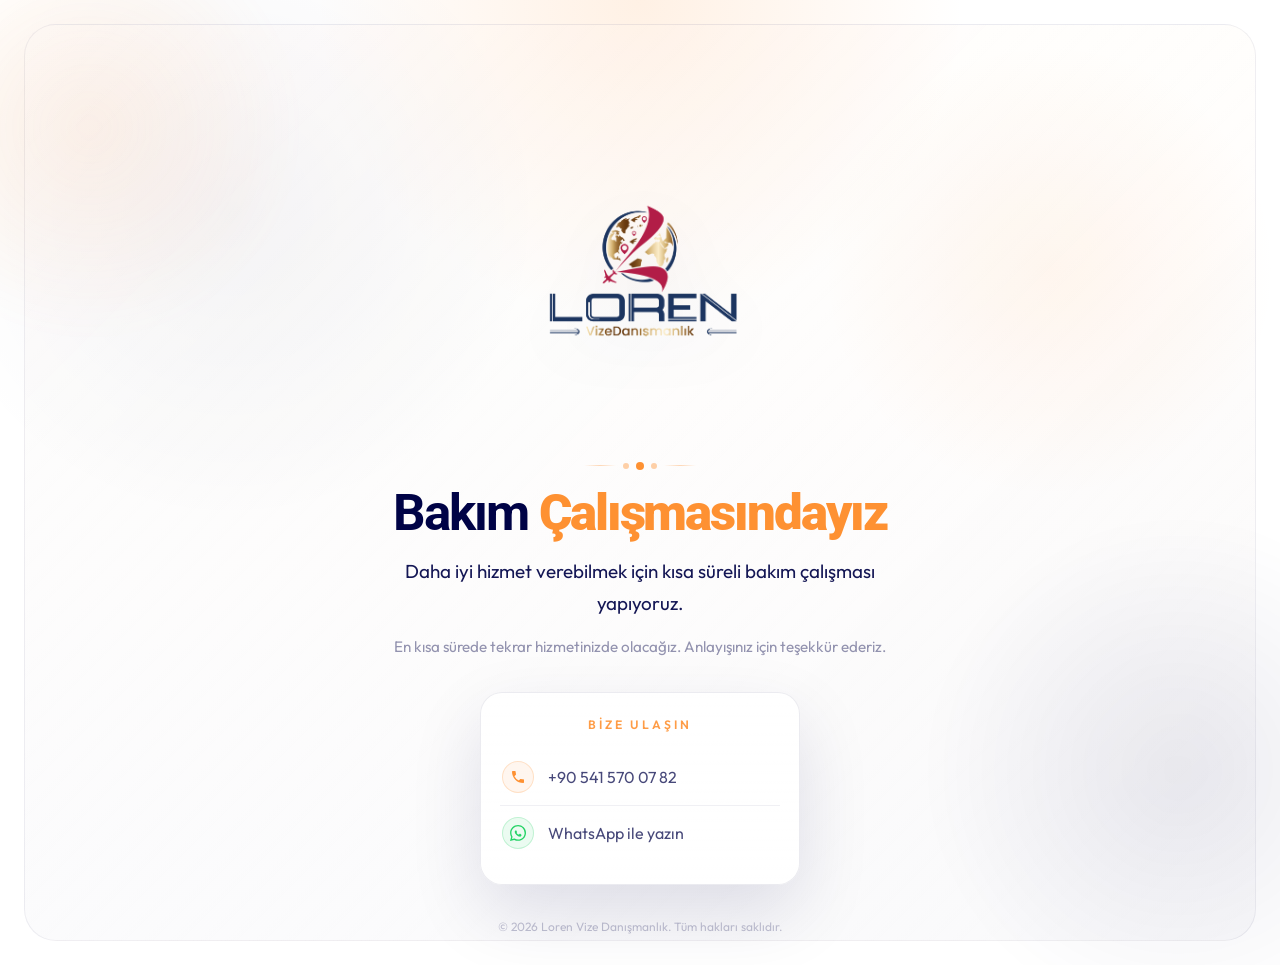
==== index.html @ f183a0f2 "ilk commit" ====
<!doctype html>
<html lang="tr">
  <head>
    <meta charset="UTF-8" />
    <meta name="viewport" content="width=device-width, initial-scale=1.0" />
    <title>Loren Vize Danışmanlık | Bakım Çalışması</title>
    <meta
      name="description"
      content="Loren Vize Danışmanlık kısa süreli bakım çalışması nedeniyle yakında tekrar hizmetinizde olacaktır."
    />
    <link rel="preconnect" href="https://fonts.googleapis.com" />
    <link rel="preconnect" href="https://fonts.gstatic.com" crossorigin />
    <link
      href="https://fonts.googleapis.com/css2?family=Outfit:wght@300;400;500;600;700&family=Roboto:wght@500;700;900&display=swap"
      rel="stylesheet"
    />
    <link rel="stylesheet" href="styles.css" />
  </head>
  <body>
    <main class="page-shell">
      <div class="page-frame"></div>

      <section class="maintenance-panel" aria-labelledby="maintenance-title">
        <img
          class="brand-logo"
          src="logo.png"
          alt="Loren Vize Danışmanlık logosu"
          width="530"
          height="530"
        />

        <div class="ornament" aria-hidden="true">
          <span class="ornament-line"></span>
          <span class="ornament-dot"></span>
          <span class="ornament-dot ornament-dot--active"></span>
          <span class="ornament-dot"></span>
          <span class="ornament-line"></span>
        </div>

        <h1 id="maintenance-title" class="headline">
          <span>Bakım</span>
          <strong>Çalışmasındayız</strong>
        </h1>

        <p class="lead">
          Daha iyi hizmet verebilmek için kısa süreli bakım çalışması yapıyoruz.
        </p>

        <p class="copy">
          En kısa sürede tekrar hizmetinizde olacağız. Anlayışınız için teşekkür
          ederiz.
        </p>

        <section class="contact-card" aria-label="İletişim bilgileri">
          <p class="contact-label">BİZE ULAŞIN</p>

          <a class="contact-row" href="tel:+905415700782">
            <span class="contact-icon" aria-hidden="true">
              <svg viewBox="0 0 24 24" role="presentation">
                <path
                  d="M6.62 10.79a15.06 15.06 0 0 0 6.59 6.59l2.2-2.2a1 1 0 0 1 1.02-.24 11.45 11.45 0 0 0 3.57.57 1 1 0 0 1 1 1V20a1 1 0 0 1-1 1C10.75 21 3 13.25 3 4a1 1 0 0 1 1-1h3.49a1 1 0 0 1 1 1 11.45 11.45 0 0 0 .57 3.57 1 1 0 0 1-.24 1.02l-2.2 2.2Z"
                />
              </svg>
            </span>
            <span>+90 541 570 07 82</span>
          </a>

          <a
            class="contact-row"
            href="https://wa.me/905415700782?text=Merhaba%2C%20vize%20dan%C4%B1%C5%9Fmanl%C4%B1%C4%9F%C4%B1%20hakk%C4%B1nda%20bilgi%20almak%20istiyorum."
            target="_blank"
            rel="noreferrer"
          >
            <span class="contact-icon contact-icon--whatsapp" aria-hidden="true">
              <svg viewBox="0 0 24 24" role="presentation">
                <path
                  d="M16.75 13.96c-.25-.13-1.47-.72-1.7-.81-.23-.08-.39-.12-.56.13-.16.25-.64.81-.78.98-.14.16-.29.19-.54.06-.25-.13-1.05-.39-2-.94-.74-.43-1.24-.96-1.39-1.21-.15-.25-.02-.38.11-.5.11-.11.25-.29.37-.43.13-.15.17-.25.25-.42.08-.16.04-.31-.02-.43-.06-.13-.56-1.35-.77-1.85-.2-.48-.41-.42-.56-.42h-.48c-.16 0-.43.06-.66.31s-.87.85-.87 2.08.89 2.42 1.01 2.58c.12.16 1.75 2.68 4.23 3.76.59.25 1.05.4 1.41.51.59.19 1.13.16 1.56.1.48-.07 1.47-.6 1.68-1.18.21-.58.21-1.08.15-1.18-.06-.1-.22-.16-.47-.29Z"
                />
                <path
                  d="M20.52 3.48A11.86 11.86 0 0 0 12.07 0C5.5 0 .14 5.34.14 11.91c0 2.09.55 4.13 1.59 5.93L0 24l6.36-1.67a11.92 11.92 0 0 0 5.71 1.46h.01c6.57 0 11.92-5.35 11.92-11.92 0-3.18-1.24-6.16-3.48-8.39Zm-8.45 18.3h-.01a9.9 9.9 0 0 1-5.04-1.38l-.36-.21-3.77.99 1-3.68-.24-.38a9.9 9.9 0 0 1-1.52-5.21c0-5.46 4.45-9.91 9.92-9.91 2.65 0 5.14 1.03 7.01 2.91a9.86 9.86 0 0 1 2.9 7c0 5.47-4.45 9.92-9.9 9.92Z"
                />
              </svg>
            </span>
            <span>WhatsApp ile yazın</span>
          </a>
        </section>
      </section>

      <p class="footer-note">© 2026 Loren Vize Danışmanlık. Tüm hakları saklıdır.</p>
    </main>
  </body>
</html>
---- styles.css ----
:root {
  --theme-color1: #fe9132;
  --theme-color1-lighter: #feaf6a;
  --theme-color1-darker: #f77401;
  --theme-color2: #000346;
  --theme-color2-lighter: #00057e;
  --theme-color2-darker: #00010e;
  --surface: rgba(255, 255, 255, 0.82);
  --surface-border: rgba(0, 3, 70, 0.08);
  --copy-strong: rgba(0, 3, 70, 0.92);
  --copy: rgba(0, 3, 70, 0.72);
  --copy-soft: rgba(0, 3, 70, 0.42);
  --shadow: 0 28px 72px rgba(0, 3, 70, 0.12);
}

* {
  box-sizing: border-box;
}

html {
  min-height: 100%;
}

body {
  margin: 0;
  min-height: 100vh;
  overflow-x: hidden;
  font-family: "Outfit", sans-serif;
  color: var(--copy);
  background:
    radial-gradient(circle at top center, rgba(254, 145, 50, 0.13), transparent 28%),
    radial-gradient(circle at 18% 22%, rgba(0, 3, 70, 0.05), transparent 24%),
    radial-gradient(circle at 82% 28%, rgba(254, 145, 50, 0.08), transparent 18%),
    linear-gradient(180deg, rgba(255, 255, 255, 0.98), rgba(255, 255, 255, 0.94)),
    #fff;
}

body::before,
body::after {
  position: fixed;
  content: "";
  inset: auto;
  pointer-events: none;
  z-index: 0;
}

body::before {
  top: -10vh;
  left: -10vw;
  width: 34vw;
  height: 34vw;
  min-width: 280px;
  min-height: 280px;
  background: radial-gradient(circle, rgba(254, 145, 50, 0.12), transparent 68%);
  filter: blur(10px);
}

body::after {
  right: -12vw;
  bottom: -14vh;
  width: 40vw;
  height: 40vw;
  min-width: 340px;
  min-height: 340px;
  background: radial-gradient(circle, rgba(0, 3, 70, 0.08), transparent 70%);
  filter: blur(12px);
}

.page-shell {
  position: relative;
  z-index: 1;
  min-height: 100vh;
  display: grid;
  place-items: center;
  padding: clamp(2rem, 5vw, 3rem);
}

.page-frame {
  position: absolute;
  inset: 1.5rem;
  border: 1px solid rgba(0, 3, 70, 0.06);
  border-radius: 32px;
  background:
    linear-gradient(135deg, rgba(255, 255, 255, 0.3), rgba(255, 255, 255, 0)),
    linear-gradient(180deg, rgba(254, 145, 50, 0.02), rgba(0, 3, 70, 0.02));
}

.maintenance-panel {
  position: relative;
  width: min(100%, 760px);
  padding: clamp(2.25rem, 4vw, 3rem) 1.5rem 2rem;
  text-align: center;
}

.brand-logo {
  width: min(100%, 350px);
  height: auto;
  display: block;
  margin: 0 auto 0.25rem;
  filter: drop-shadow(0 18px 30px rgba(0, 3, 70, 0.06));
}

.ornament {
  display: inline-flex;
  align-items: center;
  justify-content: center;
  gap: 0.45rem;
  margin: 0.25rem 0 1rem;
}

.ornament-line {
  width: 2rem;
  height: 1px;
  background: linear-gradient(90deg, transparent, rgba(254, 145, 50, 0.35), transparent);
}

.ornament-dot {
  width: 6px;
  height: 6px;
  border-radius: 999px;
  background: rgba(254, 145, 50, 0.42);
}

.ornament-dot--active {
  width: 8px;
  height: 8px;
  background: var(--theme-color1);
}

.headline {
  margin: 0;
  font-family: "Roboto", sans-serif;
  font-size: clamp(2rem, 4vw, 3.4rem);
  font-weight: 700;
  line-height: 1.05;
  letter-spacing: -0.04em;
  color: var(--theme-color2);
}

.headline strong {
  color: var(--theme-color1);
  font-weight: 900;
}

.lead {
  width: min(100%, 31rem);
  margin: 1rem auto 0;
  font-size: clamp(1rem, 1.6vw, 1.18rem);
  font-weight: 400;
  line-height: 1.7;
  color: var(--copy-strong);
}

.copy {
  width: min(100%, 38rem);
  margin: 0.85rem auto 0;
  font-size: 0.95rem;
  line-height: 1.8;
  color: var(--copy-soft);
}

.contact-card {
  width: min(100%, 320px);
  margin: 2rem auto 0;
  padding: 1.45rem 1.2rem;
  border: 1px solid var(--surface-border);
  border-radius: 22px;
  background:
    linear-gradient(180deg, rgba(255, 255, 255, 0.98), rgba(255, 255, 255, 0.9)),
    var(--surface);
  box-shadow: var(--shadow);
  backdrop-filter: blur(14px);
}

.contact-label {
  margin: 0 0 1.15rem;
  font-size: 0.76rem;
  font-weight: 600;
  letter-spacing: 0.26em;
  color: rgba(254, 145, 50, 0.9);
}

.contact-row {
  display: flex;
  align-items: center;
  gap: 0.9rem;
  width: 100%;
  padding: 0.72rem 0.1rem;
  text-decoration: none;
  font-size: 1rem;
  font-weight: 400;
  color: rgba(0, 3, 70, 0.72);
  transition: transform 180ms ease, color 180ms ease;
}

.contact-row + .contact-row {
  border-top: 1px solid rgba(0, 3, 70, 0.06);
}

.contact-row:hover,
.contact-row:focus-visible {
  color: var(--theme-color2);
  transform: translateY(-1px);
}

.contact-icon {
  flex: 0 0 auto;
  display: inline-grid;
  place-items: center;
  width: 2rem;
  height: 2rem;
  border-radius: 999px;
  background: rgba(254, 145, 50, 0.08);
  border: 1px solid rgba(254, 145, 50, 0.22);
  color: var(--theme-color1);
}

.contact-icon svg {
  width: 1rem;
  height: 1rem;
  fill: currentColor;
}

.contact-icon--whatsapp {
  color: #25d366;
  background: rgba(37, 211, 102, 0.09);
  border-color: rgba(37, 211, 102, 0.22);
}

.footer-note {
  position: absolute;
  left: 50%;
  bottom: 1.95rem;
  margin: 0;
  transform: translateX(-50%);
  text-align: center;
  font-size: 0.75rem;
  color: rgba(0, 3, 70, 0.24);
}

@media (max-width: 640px) {
  .page-shell {
    padding: 1rem;
  }

  .page-frame {
    inset: 0.75rem;
    border-radius: 24px;
  }

  .maintenance-panel {
    padding-inline: 0.5rem;
  }

  .brand-logo {
    width: min(100%, 280px);
    margin-bottom: 0.1rem;
  }

  .contact-card {
    width: min(100%, 100%);
  }

  .footer-note {
    position: static;
    transform: none;
    margin-top: 2rem;
    padding-bottom: 1rem;
  }
}

@media (prefers-reduced-motion: no-preference) {
  .maintenance-panel {
    animation: lift-in 700ms ease-out both;
  }

  .contact-card {
    animation: fade-up 850ms 120ms ease-out both;
  }
}

@keyframes lift-in {
  from {
    opacity: 0;
    transform: translateY(18px);
  }

  to {
    opacity: 1;
    transform: translateY(0);
  }
}

@keyframes fade-up {
  from {
    opacity: 0;
    transform: translateY(20px);
  }

  to {
    opacity: 1;
    transform: translateY(0);
  }
}
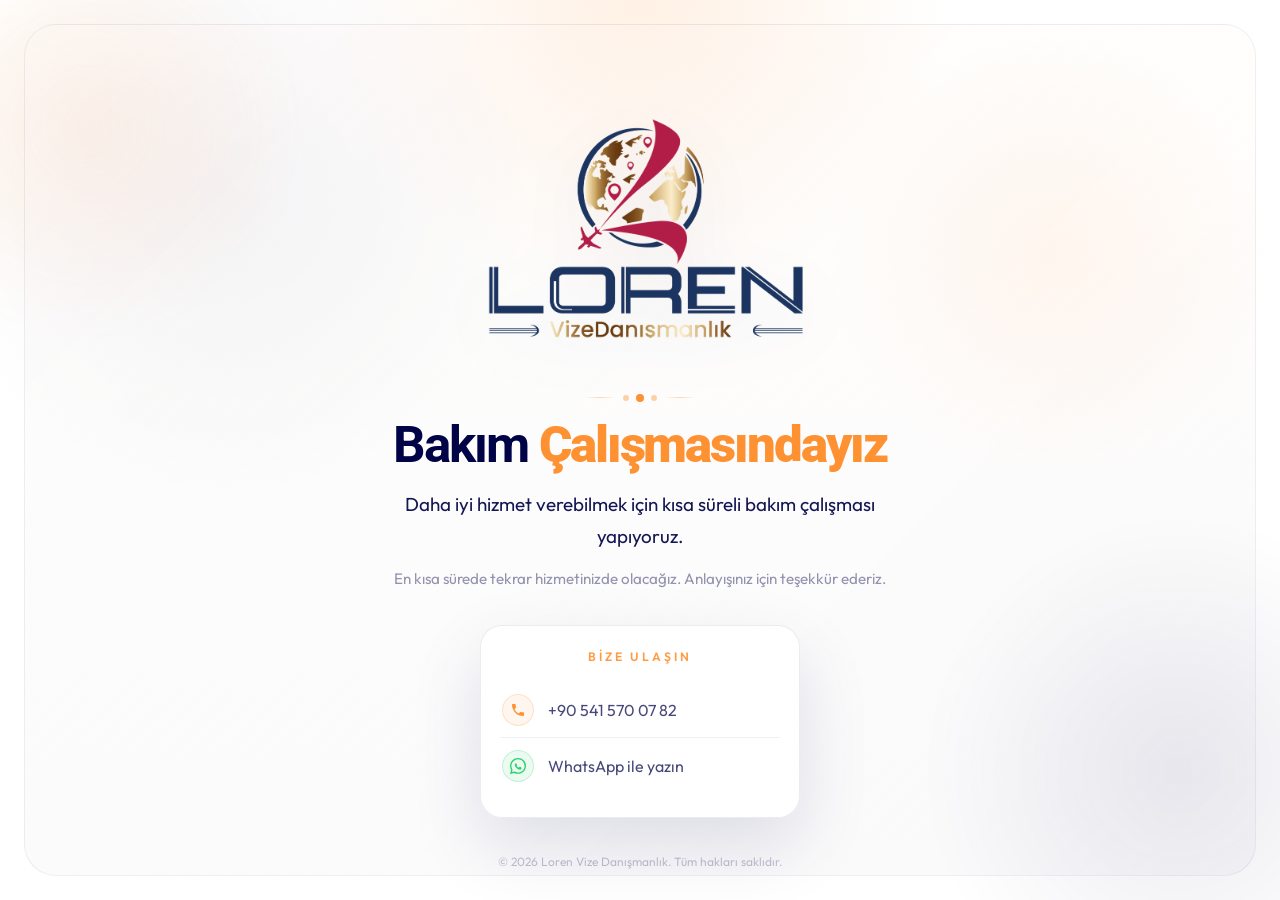
==== commit af0096d8: "asd" ====
--- a/index.html
+++ b/index.html
@@ -25,8 +25,8 @@
           class="brand-logo"
           src="logo.png"
           alt="Loren Vize Danışmanlık logosu"
-          width="530"
-          height="530"
+          width="500"
+          height="500"
         />
 
         <div class="ornament" aria-hidden="true">
--- a/styles.css
+++ b/styles.css
@@ -96,7 +96,9 @@
   width: min(100%, 350px);
   height: auto;
   display: block;
-  margin: 0 auto 0.25rem;
+  margin-top: 0;
+  margin-bottom: 0.25rem;
+  margin-left: calc(50% - 175px + 7px);
   filter: drop-shadow(0 18px 30px rgba(0, 3, 70, 0.06));
 }
 
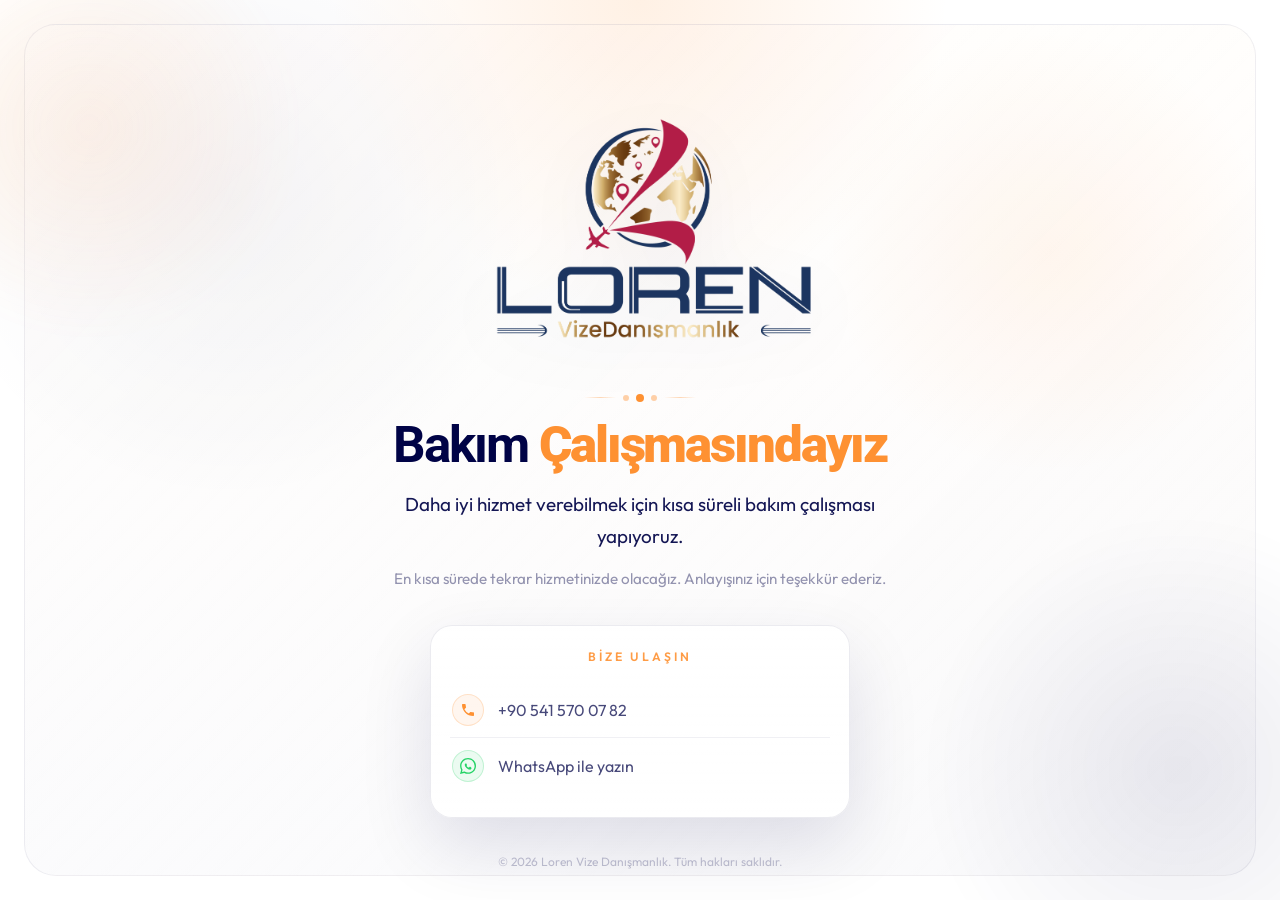
==== commit ca2146d3: "Update index.html" ====
--- a/index.html
+++ b/index.html
@@ -1,6 +1,7 @@
 <!doctype html>
 <html lang="tr">
   <head>
+    <link rel="icon" type="image/x-icon" href="/favicon.ico?v=2">
     <meta charset="UTF-8" />
     <meta name="viewport" content="width=device-width, initial-scale=1.0" />
     <title>Loren Vize Danışmanlık | Bakım Çalışması</title>
@@ -89,4 +90,4 @@
       <p class="footer-note">© 2026 Loren Vize Danışmanlık. Tüm hakları saklıdır.</p>
     </main>
   </body>
-</html>+</html>
--- a/styles.css
+++ b/styles.css
@@ -33,6 +33,7 @@
     radial-gradient(circle at 82% 28%, rgba(254, 145, 50, 0.08), transparent 18%),
     linear-gradient(180deg, rgba(255, 255, 255, 0.98), rgba(255, 255, 255, 0.94)),
     #fff;
+    overflow-y: hidden;
 }
 
 body::before,
@@ -93,13 +94,22 @@
 }
 
 .brand-logo {
-  width: min(100%, 350px);
+  width: 100%;
+  max-width: 240px; /* Mobilde kutudan taşmaması için ideal maksimum genişlik */
   height: auto;
   display: block;
-  margin-top: 0;
-  margin-bottom: 0.25rem;
-  margin-left: calc(50% - 175px + 7px);
+  margin: 0 auto 0.25rem; /* Mobilde hem üst/alt boşluğu korur hem de tam ortalar */
   filter: drop-shadow(0 18px 30px rgba(0, 3, 70, 0.06));
+}
+
+/* 2. BİLGİSAYAR VE BÜYÜK EKRANLAR İÇİN AYAR (Sadece büyük ekranlarda sağa kayar) */
+@media (min-width: 641px) {
+  .brand-logo {
+    max-width: 350px; /* Bilgisayarda orijinal büyük boyutuna geri döner */
+    margin-top: 0;
+    margin-bottom: 0.25rem;
+    margin-left: calc(50% - 175px + 15px); /* Bilgisayarda senin istediğin gibi 15px sağa kayar */
+  }
 }
 
 .ornament {
@@ -162,7 +172,7 @@
 }
 
 .contact-card {
-  width: min(100%, 320px);
+  width: min(100%, 420px);
   margin: 2rem auto 0;
   padding: 1.45rem 1.2rem;
   border: 1px solid var(--surface-border);
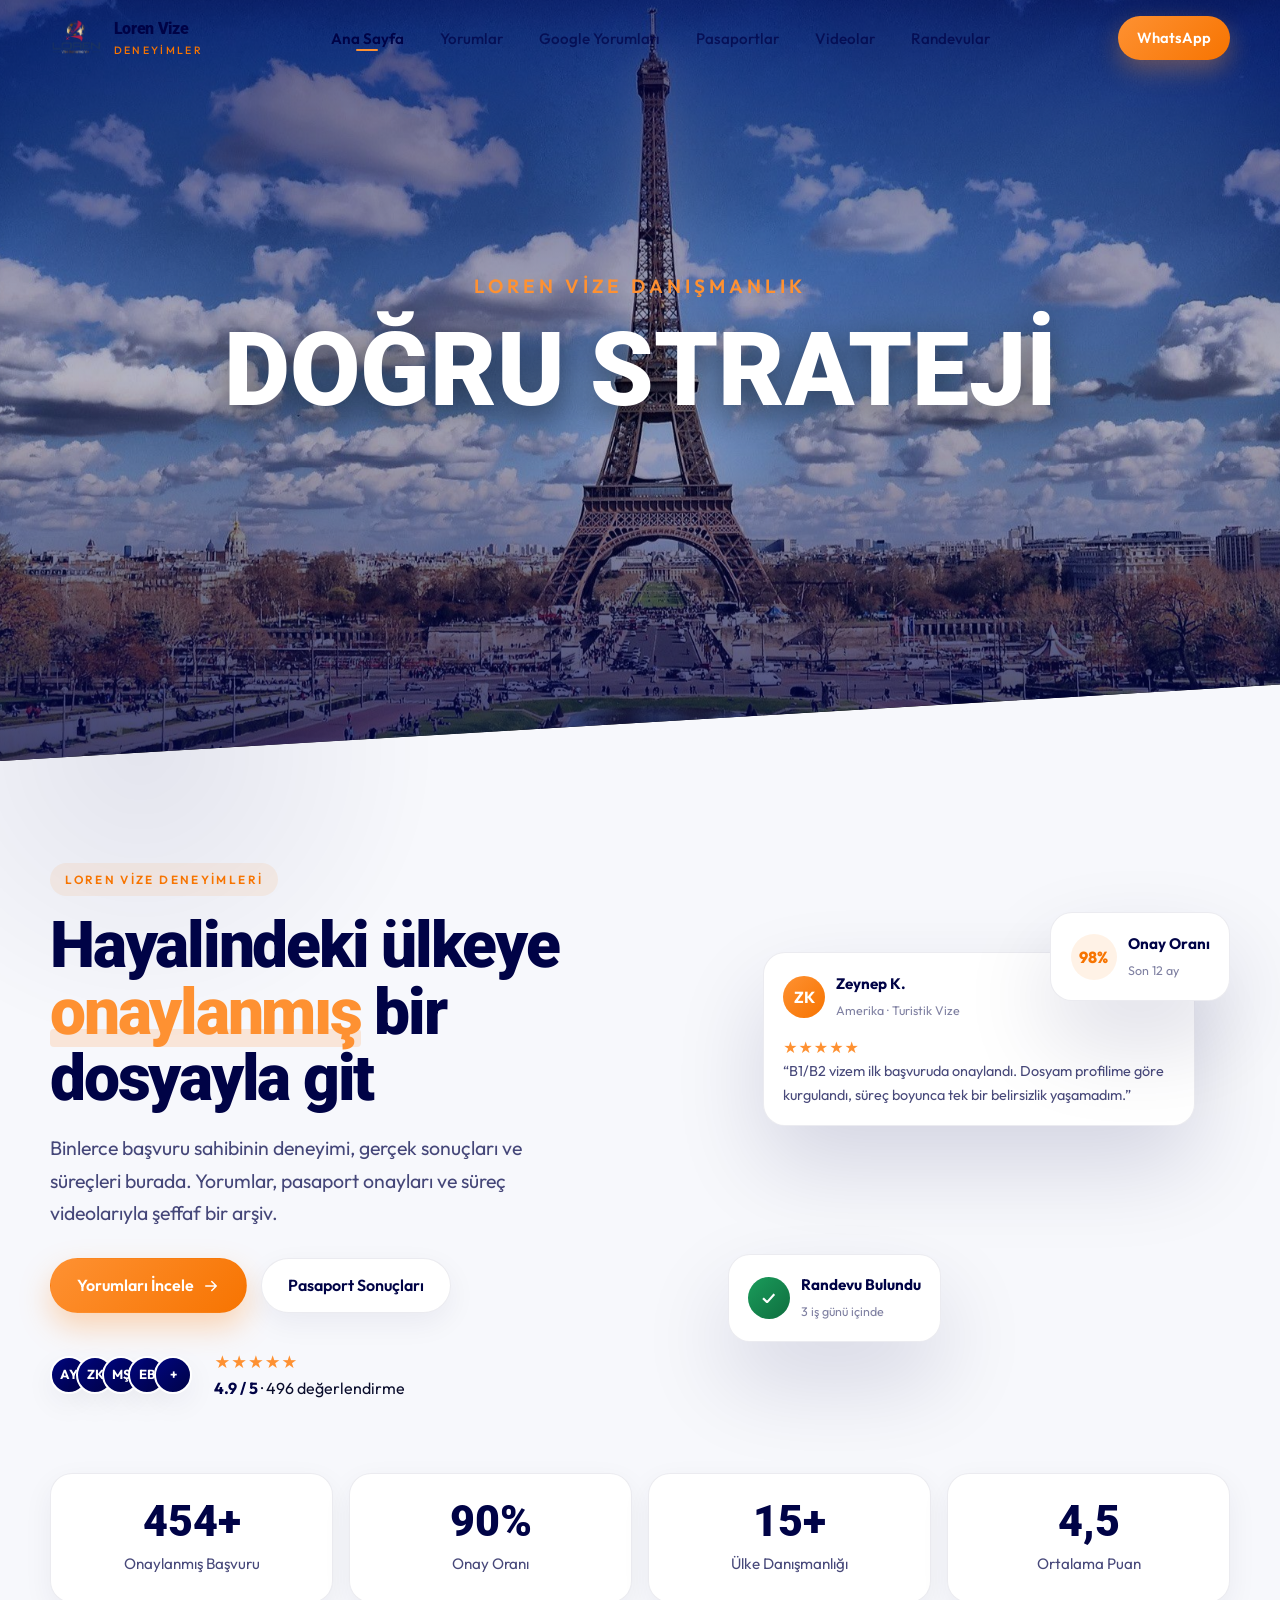
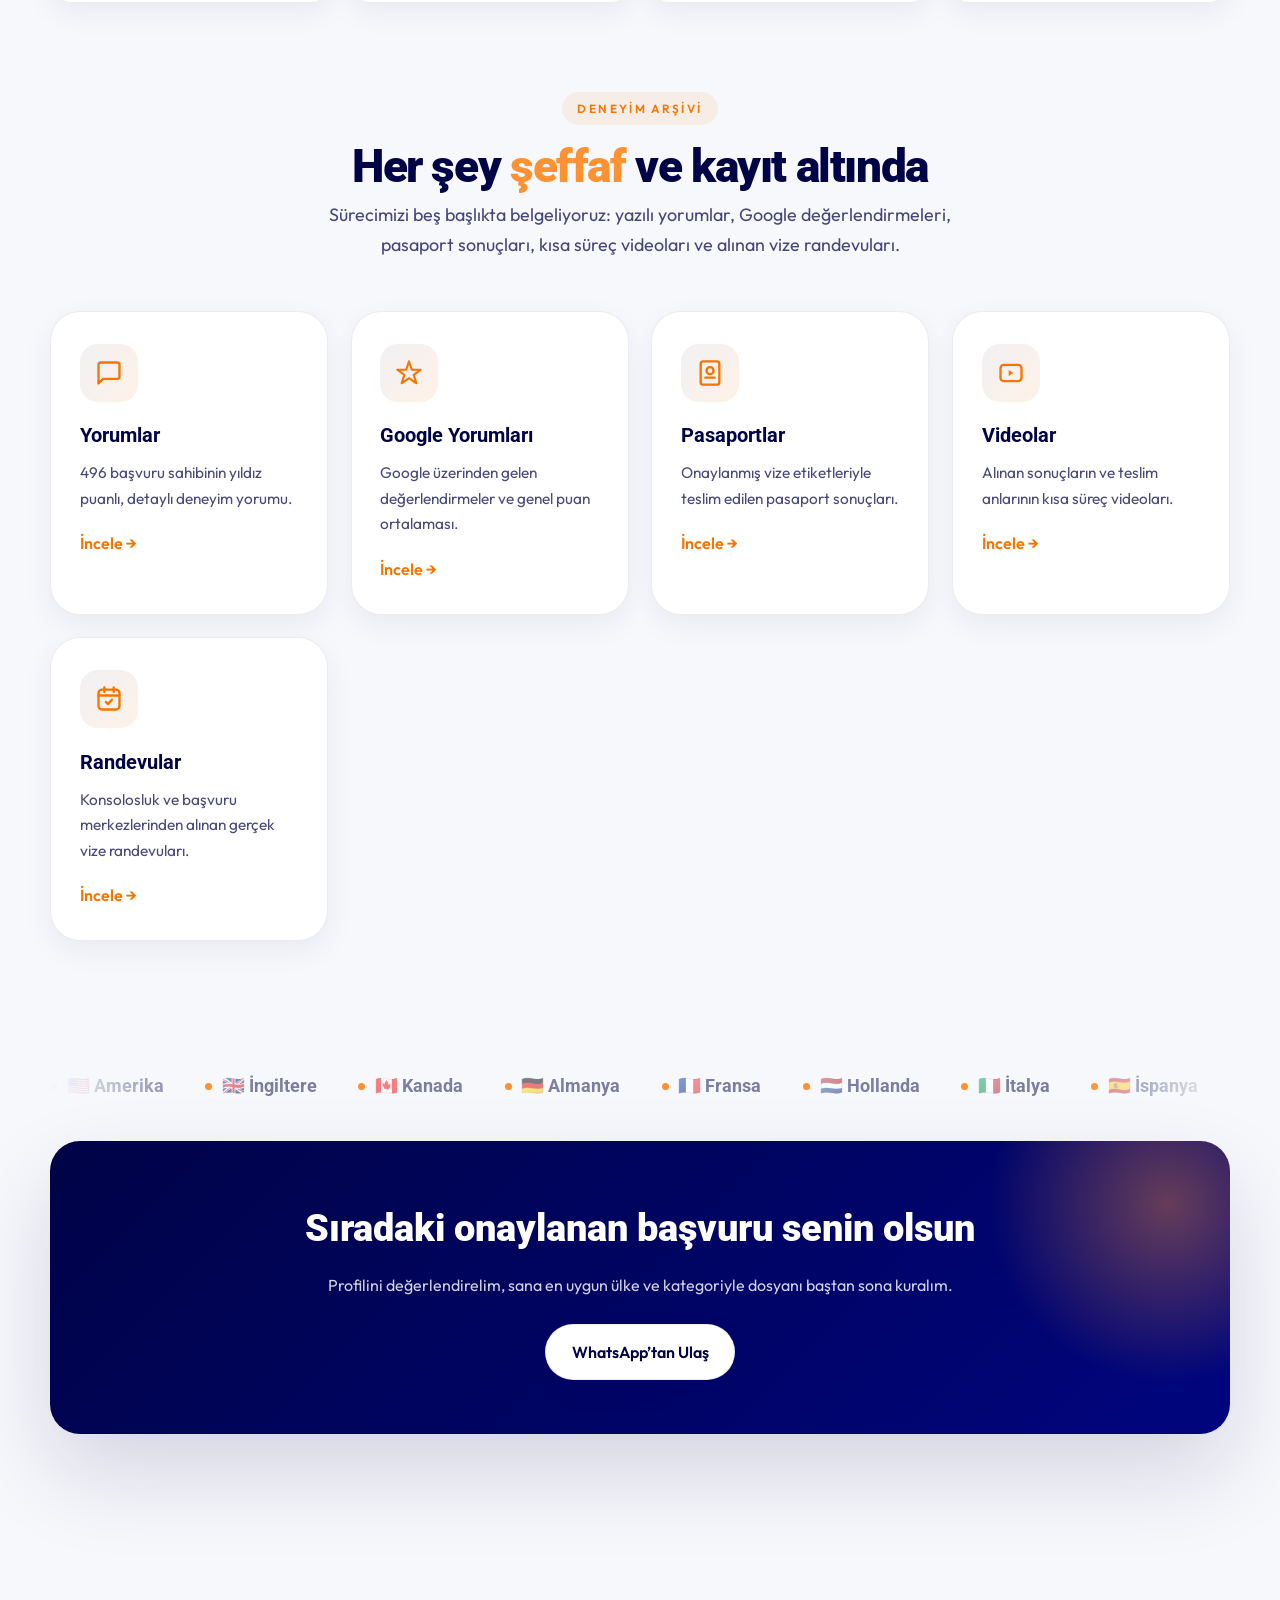
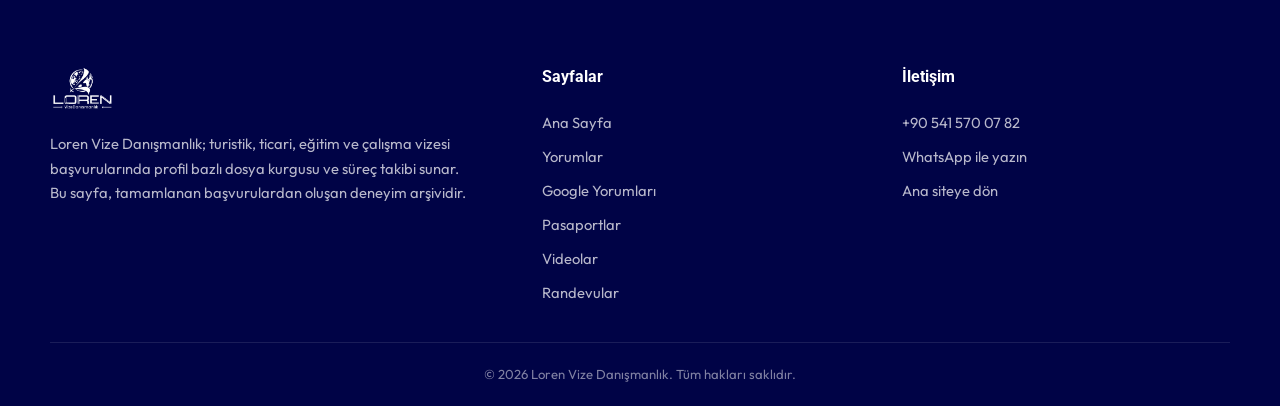
==== commit 5d37a324: "2" ====
--- a/index.html
+++ b/index.html
@@ -1,93 +1,16 @@
 <!doctype html>
 <html lang="tr">
   <head>
-    <link rel="icon" type="image/x-icon" href="/favicon.ico?v=2">
     <meta charset="UTF-8" />
     <meta name="viewport" content="width=device-width, initial-scale=1.0" />
-    <title>Loren Vize Danışmanlık | Bakım Çalışması</title>
-    <meta
-      name="description"
-      content="Loren Vize Danışmanlık kısa süreli bakım çalışması nedeniyle yakında tekrar hizmetinizde olacaktır."
-    />
-    <link rel="preconnect" href="https://fonts.googleapis.com" />
-    <link rel="preconnect" href="https://fonts.gstatic.com" crossorigin />
-    <link
-      href="https://fonts.googleapis.com/css2?family=Outfit:wght@300;400;500;600;700&family=Roboto:wght@500;700;900&display=swap"
-      rel="stylesheet"
-    />
-    <link rel="stylesheet" href="styles.css" />
+    <title>Loren Vize Deneyimler</title>
+    <meta http-equiv="refresh" content="0; url=deneyimler.html" />
+    <link rel="canonical" href="deneyimler.html" />
+    <script>
+      window.location.replace("deneyimler.html");
+    </script>
   </head>
   <body>
-    <main class="page-shell">
-      <div class="page-frame"></div>
-
-      <section class="maintenance-panel" aria-labelledby="maintenance-title">
-        <img
-          class="brand-logo"
-          src="logo.png"
-          alt="Loren Vize Danışmanlık logosu"
-          width="500"
-          height="500"
-        />
-
-        <div class="ornament" aria-hidden="true">
-          <span class="ornament-line"></span>
-          <span class="ornament-dot"></span>
-          <span class="ornament-dot ornament-dot--active"></span>
-          <span class="ornament-dot"></span>
-          <span class="ornament-line"></span>
-        </div>
-
-        <h1 id="maintenance-title" class="headline">
-          <span>Bakım</span>
-          <strong>Çalışmasındayız</strong>
-        </h1>
-
-        <p class="lead">
-          Daha iyi hizmet verebilmek için kısa süreli bakım çalışması yapıyoruz.
-        </p>
-
-        <p class="copy">
-          En kısa sürede tekrar hizmetinizde olacağız. Anlayışınız için teşekkür
-          ederiz.
-        </p>
-
-        <section class="contact-card" aria-label="İletişim bilgileri">
-          <p class="contact-label">BİZE ULAŞIN</p>
-
-          <a class="contact-row" href="tel:+905415700782">
-            <span class="contact-icon" aria-hidden="true">
-              <svg viewBox="0 0 24 24" role="presentation">
-                <path
-                  d="M6.62 10.79a15.06 15.06 0 0 0 6.59 6.59l2.2-2.2a1 1 0 0 1 1.02-.24 11.45 11.45 0 0 0 3.57.57 1 1 0 0 1 1 1V20a1 1 0 0 1-1 1C10.75 21 3 13.25 3 4a1 1 0 0 1 1-1h3.49a1 1 0 0 1 1 1 11.45 11.45 0 0 0 .57 3.57 1 1 0 0 1-.24 1.02l-2.2 2.2Z"
-                />
-              </svg>
-            </span>
-            <span>+90 541 570 07 82</span>
-          </a>
-
-          <a
-            class="contact-row"
-            href="https://wa.me/905415700782?text=Merhaba%2C%20vize%20dan%C4%B1%C5%9Fmanl%C4%B1%C4%9F%C4%B1%20hakk%C4%B1nda%20bilgi%20almak%20istiyorum."
-            target="_blank"
-            rel="noreferrer"
-          >
-            <span class="contact-icon contact-icon--whatsapp" aria-hidden="true">
-              <svg viewBox="0 0 24 24" role="presentation">
-                <path
-                  d="M16.75 13.96c-.25-.13-1.47-.72-1.7-.81-.23-.08-.39-.12-.56.13-.16.25-.64.81-.78.98-.14.16-.29.19-.54.06-.25-.13-1.05-.39-2-.94-.74-.43-1.24-.96-1.39-1.21-.15-.25-.02-.38.11-.5.11-.11.25-.29.37-.43.13-.15.17-.25.25-.42.08-.16.04-.31-.02-.43-.06-.13-.56-1.35-.77-1.85-.2-.48-.41-.42-.56-.42h-.48c-.16 0-.43.06-.66.31s-.87.85-.87 2.08.89 2.42 1.01 2.58c.12.16 1.75 2.68 4.23 3.76.59.25 1.05.4 1.41.51.59.19 1.13.16 1.56.1.48-.07 1.47-.6 1.68-1.18.21-.58.21-1.08.15-1.18-.06-.1-.22-.16-.47-.29Z"
-                />
-                <path
-                  d="M20.52 3.48A11.86 11.86 0 0 0 12.07 0C5.5 0 .14 5.34.14 11.91c0 2.09.55 4.13 1.59 5.93L0 24l6.36-1.67a11.92 11.92 0 0 0 5.71 1.46h.01c6.57 0 11.92-5.35 11.92-11.92 0-3.18-1.24-6.16-3.48-8.39Zm-8.45 18.3h-.01a9.9 9.9 0 0 1-5.04-1.38l-.36-.21-3.77.99 1-3.68-.24-.38a9.9 9.9 0 0 1-1.52-5.21c0-5.46 4.45-9.91 9.92-9.91 2.65 0 5.14 1.03 7.01 2.91a9.86 9.86 0 0 1 2.9 7c0 5.47-4.45 9.92-9.9 9.92Z"
-                />
-              </svg>
-            </span>
-            <span>WhatsApp ile yazın</span>
-          </a>
-        </section>
-      </section>
-
-      <p class="footer-note">© 2026 Loren Vize Danışmanlık. Tüm hakları saklıdır.</p>
-    </main>
+    <p>Yonlendiriliyor. Devam etmezse <a href="deneyimler.html">buraya tiklayin</a>.</p>
   </body>
-</html>
+</html>
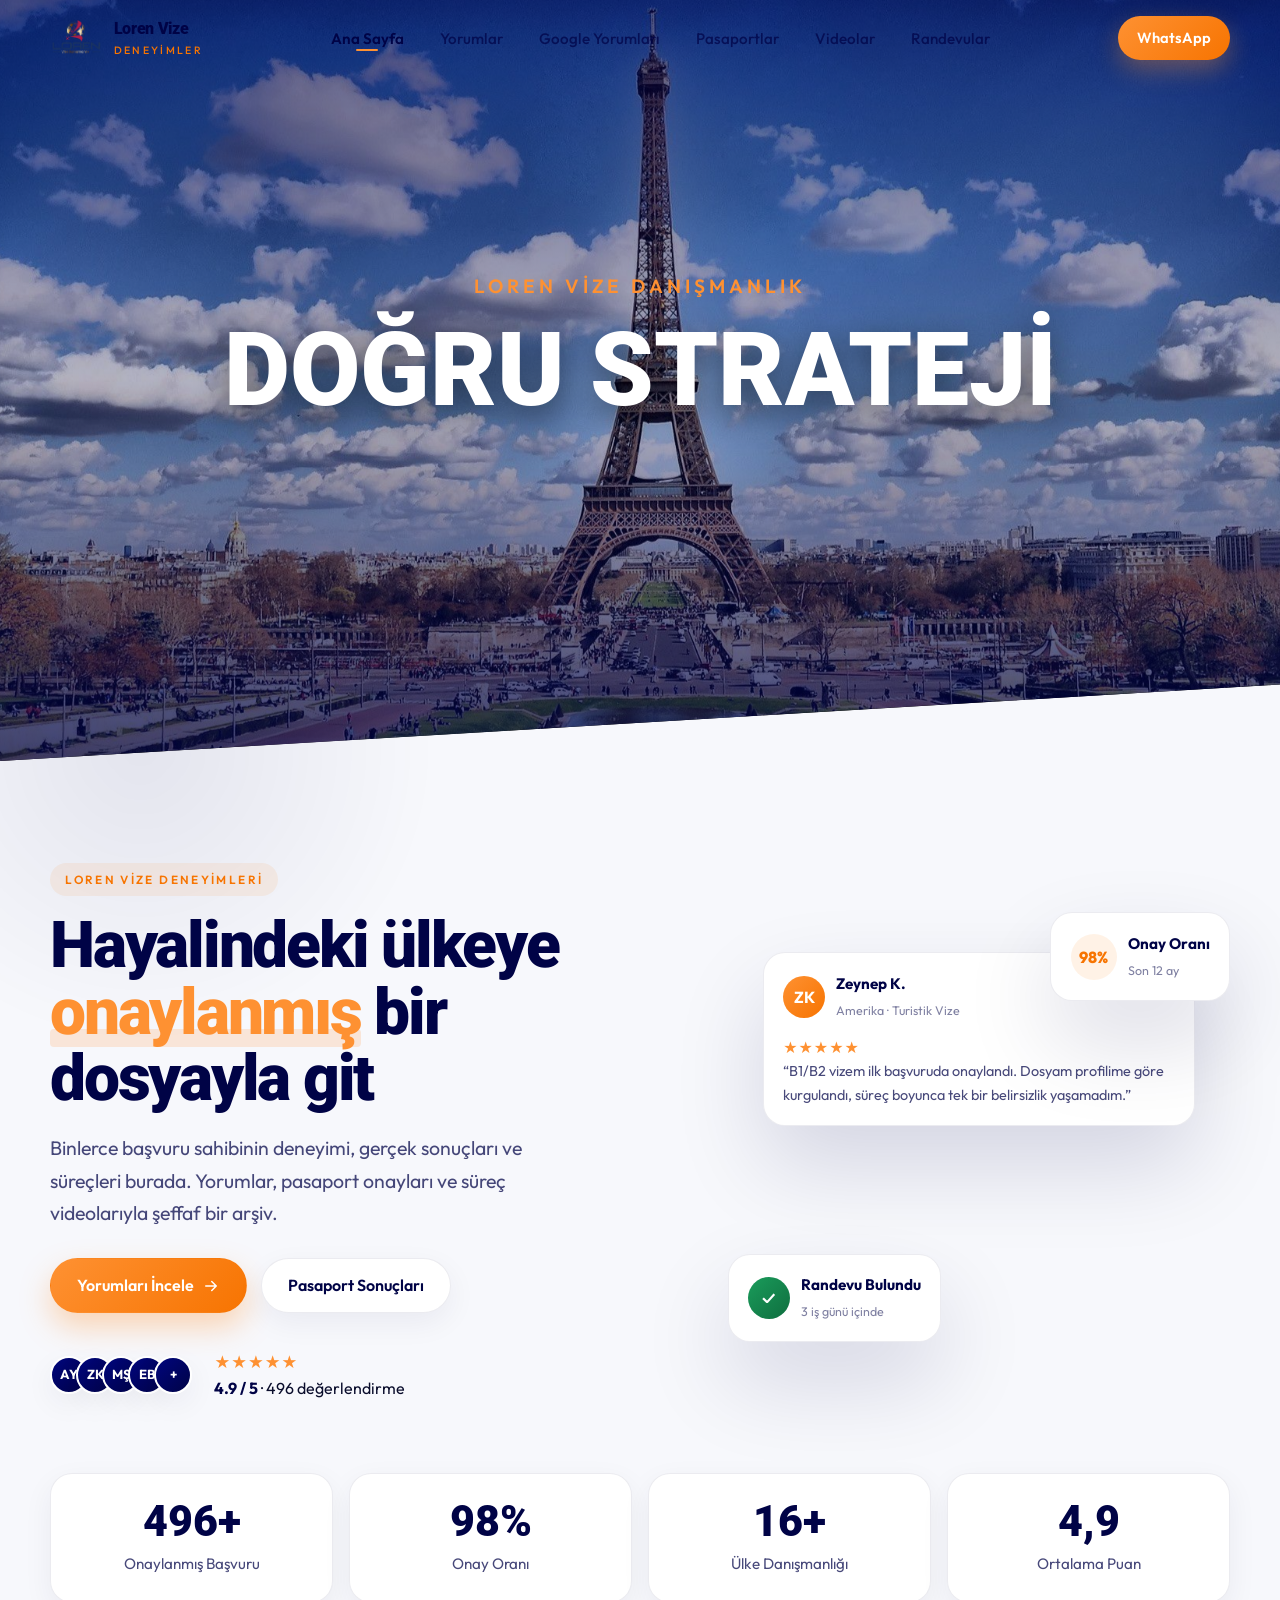
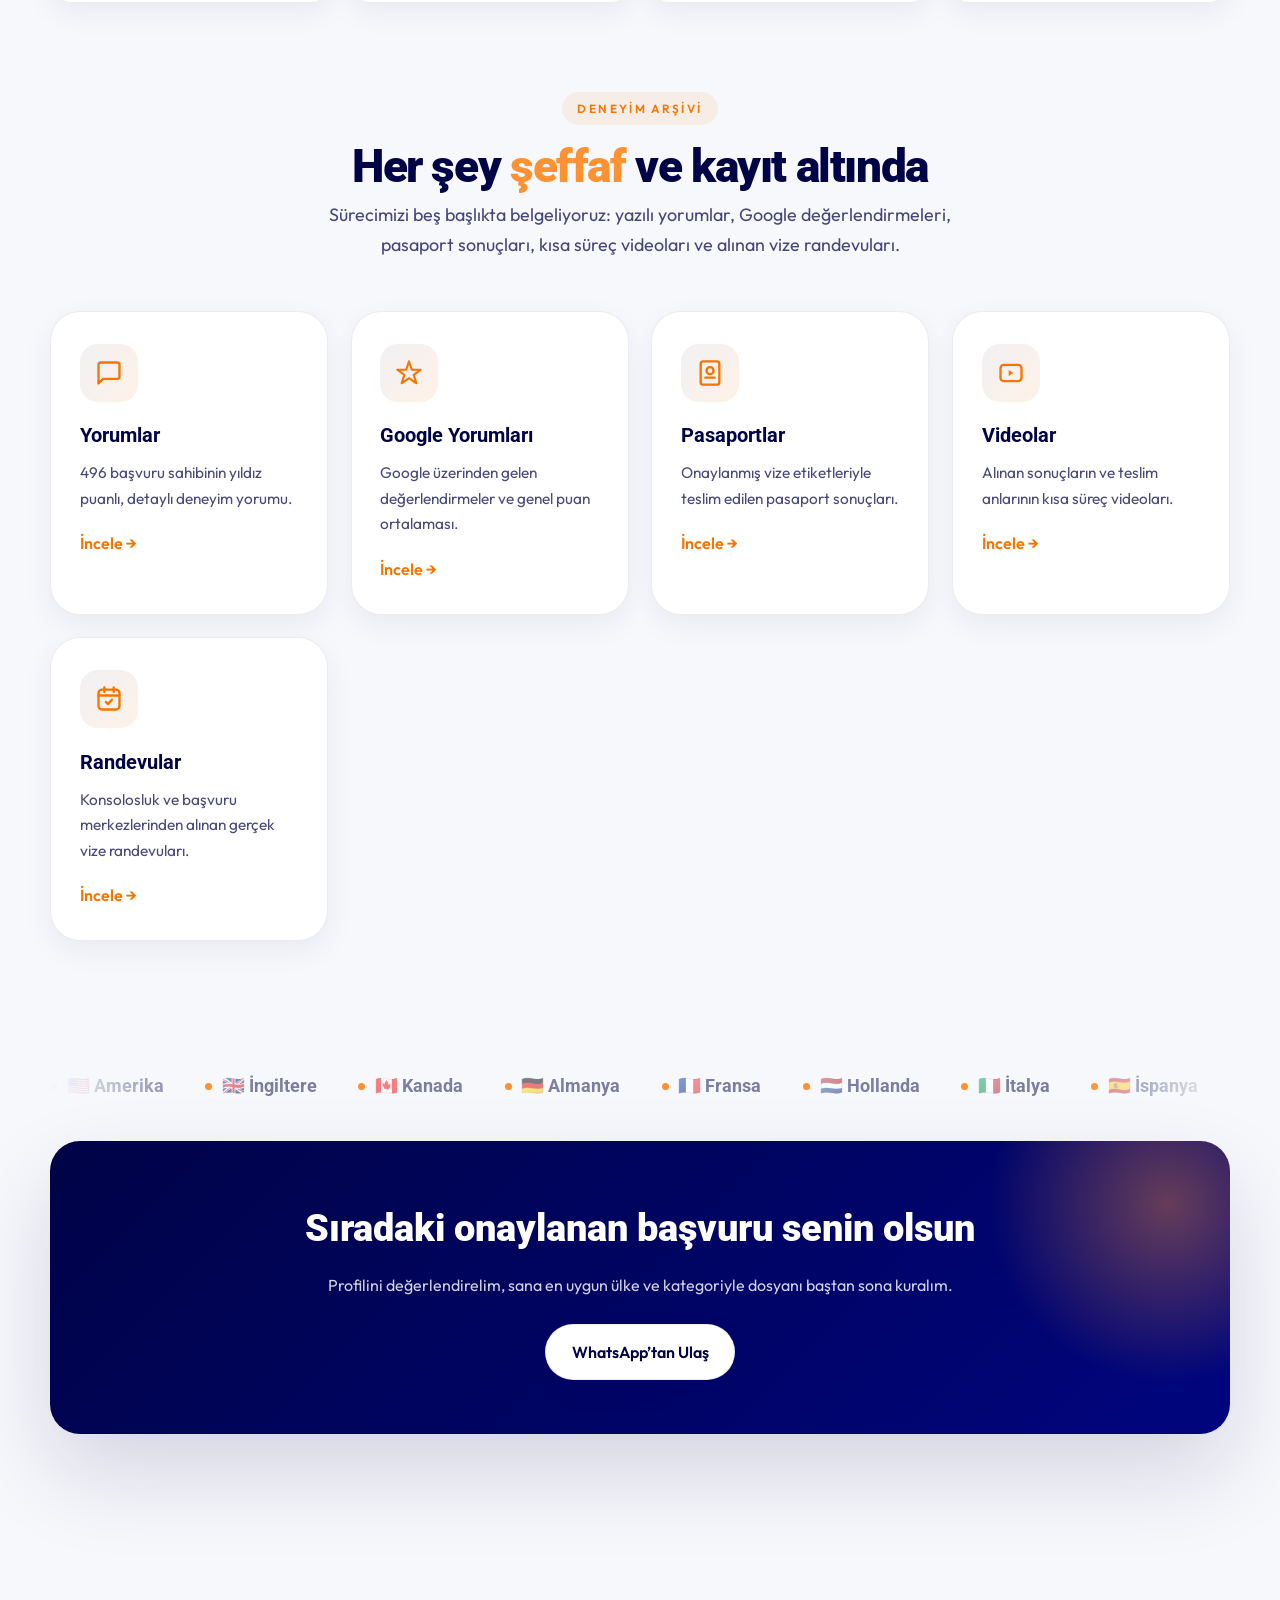
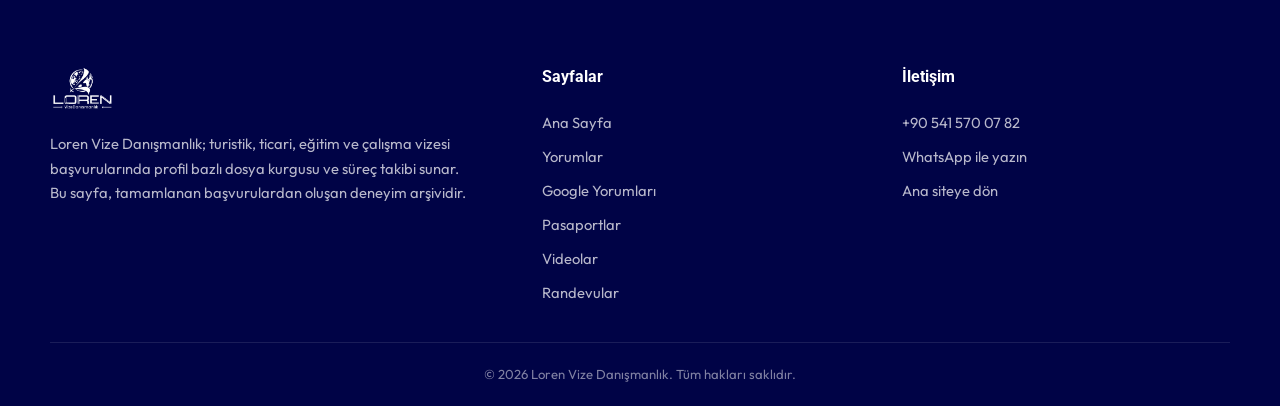
==== commit 85f2159c: "1" ====
--- a/index.html
+++ b/index.html
@@ -3,9 +3,16 @@
   <head>
     <meta charset="UTF-8" />
     <meta name="viewport" content="width=device-width, initial-scale=1.0" />
-    <title>Loren Vize Deneyimler</title>
+    <title>Loren Vize Deneyimler | Referanslar ve Müşteri Memnuniyeti</title>
+    <meta
+      name="description"
+      content="Loren Vize Danışmanlık ile tamamlanan başarılı vize başvuruları, gerçek deneyimler, yorumlar, pasaport sonuçları ve süreç videoları."
+    />
+    <meta name="robots" content="index,follow" />
+    <link rel="icon" href="favicon.ico" sizes="any" />
+    <link rel="icon" href="logo.png" type="image/png" />
+    <link rel="canonical" href="https://www.xn--lorenvizedanmanlk-nvce92g.com/" />
     <meta http-equiv="refresh" content="0; url=deneyimler.html" />
-    <link rel="canonical" href="deneyimler.html" />
     <script>
       window.location.replace("deneyimler.html");
     </script>
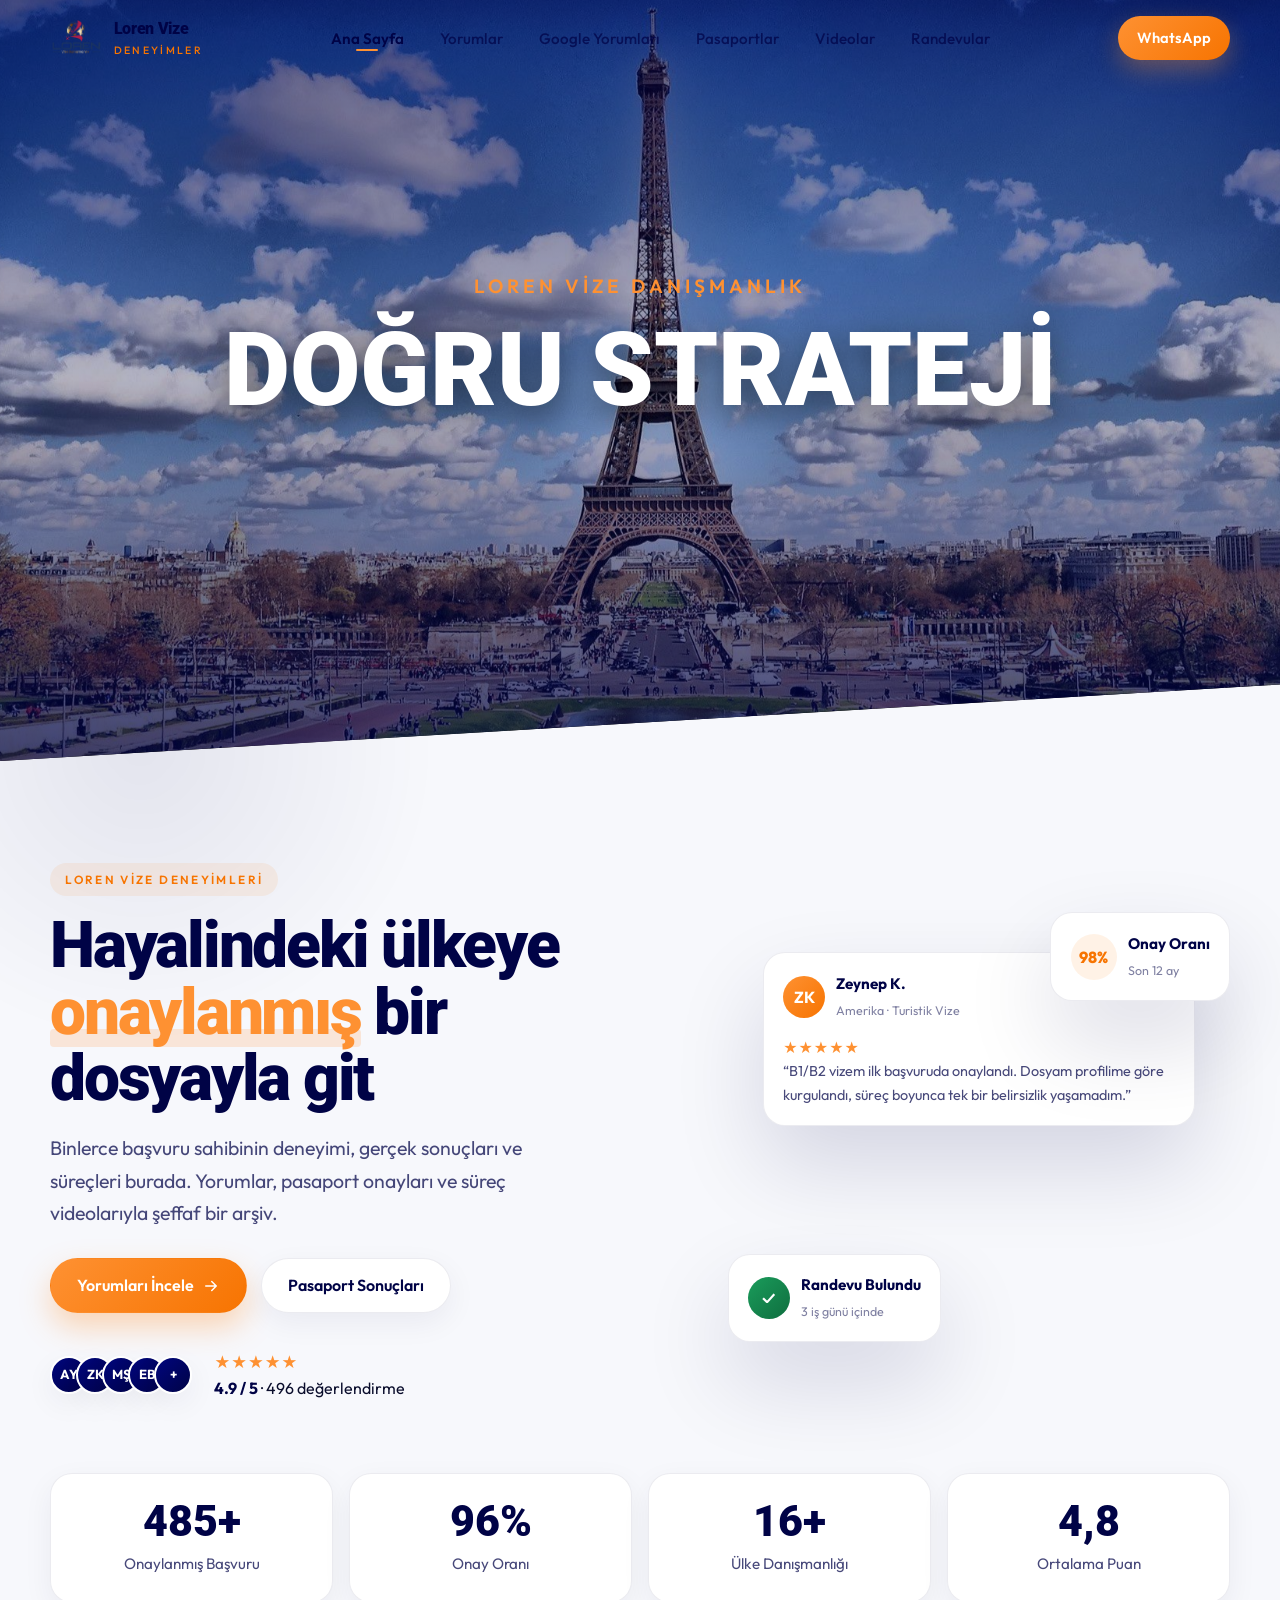
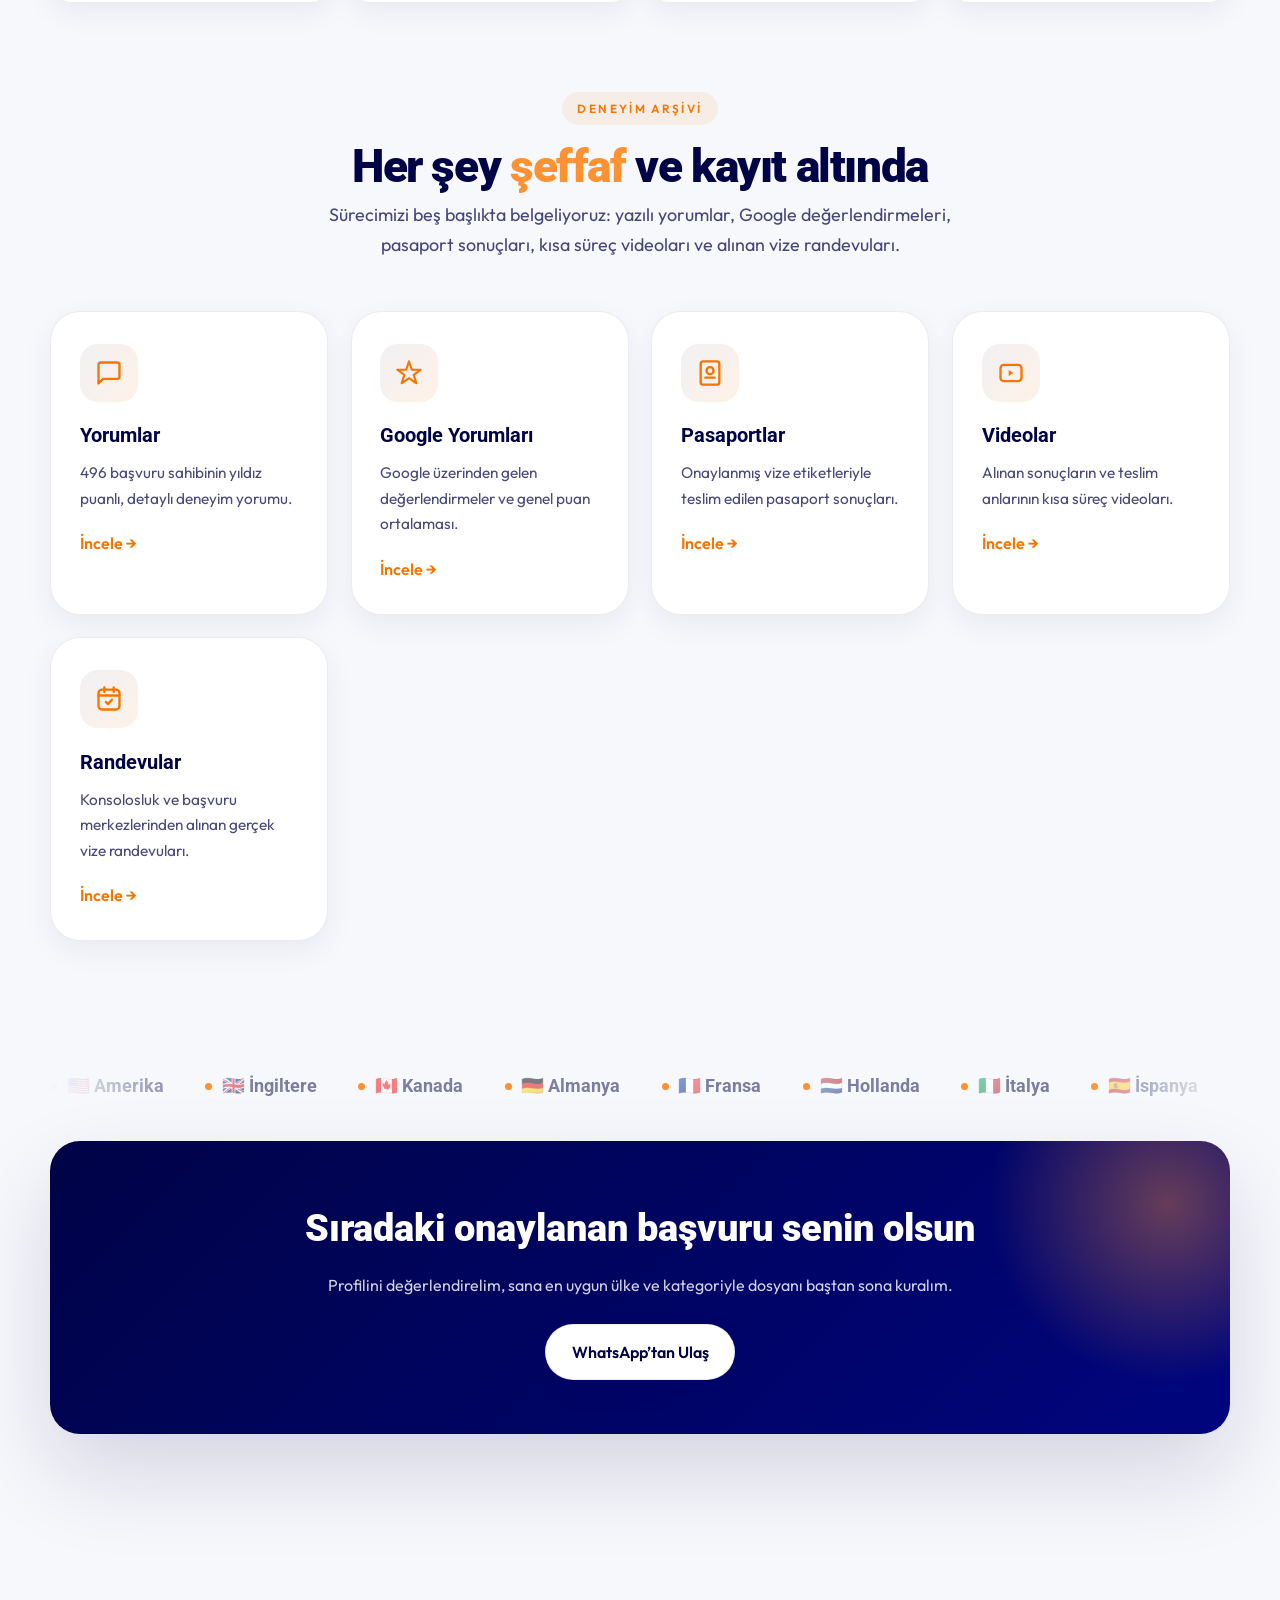
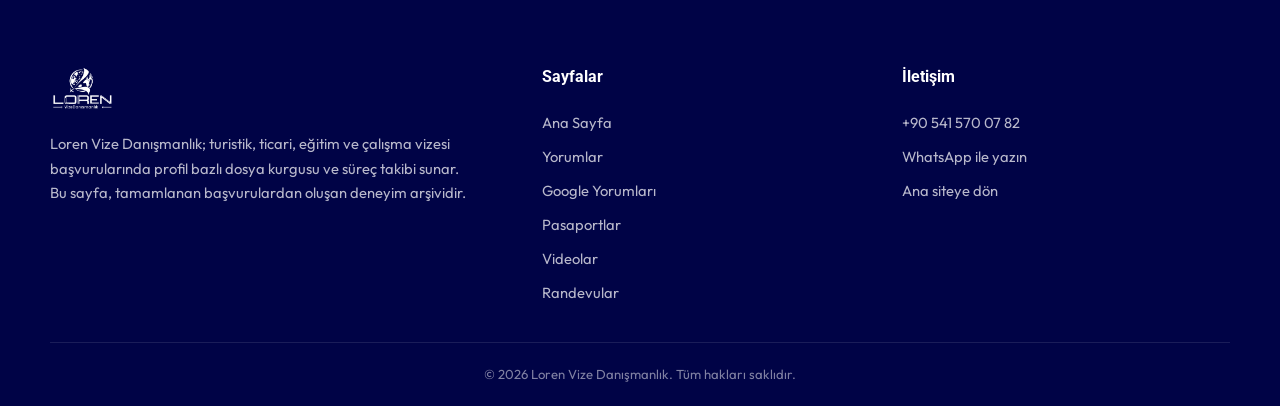
==== commit 9c5c2adb: "asdasdasd" ====
--- a/index.html
+++ b/index.html
@@ -3,21 +3,242 @@
   <head>
     <meta charset="UTF-8" />
     <meta name="viewport" content="width=device-width, initial-scale=1.0" />
-    <title>Loren Vize Deneyimler | Referanslar ve Müşteri Memnuniyeti</title>
+    <title>Loren Vize Danışmanlık | Vize Deneyimleri ve Başarılı Başvurular</title>
     <meta
       name="description"
       content="Loren Vize Danışmanlık ile tamamlanan başarılı vize başvuruları, gerçek deneyimler, yorumlar, pasaport sonuçları ve süreç videoları."
     />
-    <meta name="robots" content="index,follow" />
-    <link rel="icon" href="favicon.ico" sizes="any" />
-    <link rel="icon" href="logo.png" type="image/png" />
+    <meta name="robots" content="index,follow,max-snippet:-1,max-image-preview:large,max-video-preview:-1" />
     <link rel="canonical" href="https://www.xn--lorenvizedanmanlk-nvce92g.com/" />
-    <meta http-equiv="refresh" content="0; url=deneyimler.html" />
-    <script>
-      window.location.replace("deneyimler.html");
-    </script>
+    <meta property="og:type" content="website" />
+    <meta property="og:url" content="https://www.xn--lorenvizedanmanlk-nvce92g.com/" />
+    <meta property="og:title" content="Loren Vize Danışmanlık | Vize Deneyimleri ve Başarılı Başvurular" />
+    <meta
+      property="og:description"
+      content="Gerçek yorumlar, pasaport sonuçları, randevular ve süreç videolarıyla Loren Vize Danışmanlık deneyim arşivi."
+    />
+    <meta name="twitter:card" content="summary_large_image" />
+    <link rel="icon" href="logo.png" />
+    <link rel="preconnect" href="https://fonts.googleapis.com" />
+    <link rel="preconnect" href="https://fonts.gstatic.com" crossorigin />
+    <link
+      href="https://fonts.googleapis.com/css2?family=Outfit:wght@300;400;500;600;700&family=Roboto:wght@500;700;900&display=swap"
+      rel="stylesheet"
+    />
+    <link rel="stylesheet" href="assets/site.css" />
   </head>
   <body>
-    <p>Yonlendiriliyor. Devam etmezse <a href="deneyimler.html">buraya tiklayin</a>.</p>
+    <div id="header-mount"></div>
+
+    <main>
+      <section class="hero-parallax-container" id="hero-container">
+        <div class="parallax-layer bg-layer" id="bg-layer">
+          <img class="bg-slide active" src="assets/hero/bg1.jpg" alt="" onerror="this.style.display='none'" />
+          <img class="bg-slide" src="assets/hero/bg2.jpg" alt="" onerror="this.style.display='none'" />
+          <img class="bg-slide" src="assets/hero/bg3.jpg" alt="" onerror="this.style.display='none'" />
+          <div class="bg-overlay"></div>
+        </div>
+
+        <div class="parallax-layer text-layer" id="text-layer">
+          <div class="text-wrapper">
+            <span class="eyebrow-text">Loren Vize Danışmanlık</span>
+            <h1 class="main-title" id="rotating-text">DOĞRU STRATEJİ</h1>
+          </div>
+        </div>
+
+        <div class="parallax-layer fg-layer" id="fg-layer">
+          <img src="assets/hero/people.png" alt="" onerror="this.style.display='none'" />
+        </div>
+      </section>
+
+      <section class="hero">
+        <div class="container">
+          <div class="hero-grid">
+            <div class="hero-copy">
+              <span class="eyebrow" data-reveal>Loren Vize Deneyimleri</span>
+              <h1 data-reveal data-delay="1">
+                Hayalindeki ülkeye <em>onaylanmış</em> bir dosyayla git
+              </h1>
+              <p class="lead" data-reveal data-delay="2">
+                Binlerce başvuru sahibinin deneyimi, gerçek sonuçları ve
+                süreçleri burada. Yorumlar, pasaport onayları ve süreç
+                videolarıyla şeffaf bir arşiv.
+              </p>
+              <div class="hero-actions" data-reveal data-delay="3">
+                <a class="btn btn-primary" href="yorumlar.html">
+                  Yorumları İncele
+                  <svg width="18" height="18" viewBox="0 0 24 24" fill="none">
+                    <path d="M5 12h14M13 6l6 6-6 6" stroke="currentColor" stroke-width="2" stroke-linecap="round" stroke-linejoin="round"/>
+                  </svg>
+                </a>
+                <a class="btn btn-ghost" href="pasaportlar.html">Pasaport Sonuçları</a>
+              </div>
+              <div class="hero-trust" data-reveal data-delay="4">
+                <div class="avatars">
+                  <span>AY</span><span>ZK</span><span>MŞ</span><span>EB</span><span>+</span>
+                </div>
+                <div>
+                  <span class="stars">★★★★★</span>
+                  <div><strong>4.9 / 5</strong> · 496 değerlendirme</div>
+                </div>
+              </div>
+            </div>
+
+            <div class="hero-visual" data-reveal data-delay="2">
+              <div class="float-card float-card--main">
+                <div class="rev-top">
+                  <div class="ava">ZK</div>
+                  <div class="who">
+                    <b>Zeynep K.</b>
+                    <small>Amerika · Turistik Vize</small>
+                  </div>
+                </div>
+                <span class="stars">★★★★★</span>
+                <p>“B1/B2 vizem ilk başvuruda onaylandı. Dosyam profilime göre kurgulandı, süreç boyunca tek bir belirsizlik yaşamadım.”</p>
+              </div>
+              <div class="float-card float-card--badge">
+                <div class="badge-ring">98%</div>
+                <div class="who"><b>Onay Oranı</b><small>Son 12 ay</small></div>
+              </div>
+              <div class="float-card float-card--mini">
+                <div class="ava" style="background:linear-gradient(135deg,#1a9c5b,#0f6e3f)">✓</div>
+                <div class="who"><b>Randevu Bulundu</b><small>3 iş günü içinde</small></div>
+              </div>
+            </div>
+          </div>
+        </div>
+      </section>
+
+      <section class="section" style="padding-top:0">
+        <div class="container">
+          <div class="stats">
+            <div class="stat-card" data-reveal>
+              <div class="stat-num" data-count="496" data-suffix="+">0</div>
+              <div class="stat-label">Onaylanmış Başvuru</div>
+            </div>
+            <div class="stat-card" data-reveal data-delay="1">
+              <div class="stat-num" data-count="98" data-suffix="%">0</div>
+              <div class="stat-label">Onay Oranı</div>
+            </div>
+            <div class="stat-card" data-reveal data-delay="2">
+              <div class="stat-num" data-count="16" data-suffix="+">0</div>
+              <div class="stat-label">Ülke Danışmanlığı</div>
+            </div>
+            <div class="stat-card" data-reveal data-delay="3">
+              <div class="stat-num" data-count="4.9" data-decimals="1">0</div>
+              <div class="stat-label">Ortalama Puan</div>
+            </div>
+          </div>
+        </div>
+      </section>
+
+      <section class="section" style="padding-top:0">
+        <div class="container">
+          <div class="section-head">
+            <span class="eyebrow" data-reveal>Deneyim Arşivi</span>
+            <h2 class="section-title" data-reveal data-delay="1">
+              Her şey <em>şeffaf</em> ve kayıt altında
+            </h2>
+            <p class="section-sub" data-reveal data-delay="2">
+              Sürecimizi beş başlıkta belgeliyoruz: yazılı yorumlar, Google
+              değerlendirmeleri, pasaport sonuçları, kısa süreç videoları ve
+              alınan vize randevuları.
+            </p>
+          </div>
+
+          <div class="cards">
+            <a class="feature-card" href="yorumlar.html" data-reveal>
+              <div class="feature-icon">
+                <svg viewBox="0 0 24 24" fill="none"><path d="M21 15a2 2 0 0 1-2 2H7l-4 4V5a2 2 0 0 1 2-2h14a2 2 0 0 1 2 2z" stroke="currentColor" stroke-width="2" stroke-linecap="round" stroke-linejoin="round"/></svg>
+              </div>
+              <h3>Yorumlar</h3>
+              <p>496 başvuru sahibinin yıldız puanlı, detaylı deneyim yorumu.</p>
+              <span class="feature-link">İncele →</span>
+            </a>
+            <a class="feature-card" href="google-yorumlari.html" data-reveal data-delay="1">
+              <div class="feature-icon">
+                <svg viewBox="0 0 24 24" fill="none"><path d="M12 2l2.4 7.2H22l-6 4.4 2.3 7.2L12 16.4 5.7 20.8 8 13.6 2 9.2h7.6z" stroke="currentColor" stroke-width="1.8" stroke-linejoin="round"/></svg>
+              </div>
+              <h3>Google Yorumları</h3>
+              <p>Google üzerinden gelen değerlendirmeler ve genel puan ortalaması.</p>
+              <span class="feature-link">İncele →</span>
+            </a>
+            <a class="feature-card" href="pasaportlar.html" data-reveal data-delay="2">
+              <div class="feature-icon">
+                <svg viewBox="0 0 24 24" fill="none"><path d="M4 4a2 2 0 0 1 2-2h12a2 2 0 0 1 2 2v16a2 2 0 0 1-2 2H6a2 2 0 0 1-2-2z" stroke="currentColor" stroke-width="2"/><circle cx="12" cy="10" r="3" stroke="currentColor" stroke-width="2"/><path d="M8 16h8" stroke="currentColor" stroke-width="2" stroke-linecap="round"/></svg>
+              </div>
+              <h3>Pasaportlar</h3>
+              <p>Onaylanmış vize etiketleriyle teslim edilen pasaport sonuçları.</p>
+              <span class="feature-link">İncele →</span>
+            </a>
+            <a class="feature-card" href="videolar.html" data-reveal data-delay="3">
+              <div class="feature-icon">
+                <svg viewBox="0 0 24 24" fill="none"><rect x="3" y="5" width="18" height="14" rx="3" stroke="currentColor" stroke-width="2"/><path d="M10 9.5v5l4-2.5z" fill="currentColor"/></svg>
+              </div>
+              <h3>Videolar</h3>
+              <p>Alınan sonuçların ve teslim anlarının kısa süreç videoları.</p>
+              <span class="feature-link">İncele →</span>
+            </a>
+            <a class="feature-card" href="randevular.html" data-reveal data-delay="4">
+              <div class="feature-icon">
+                <svg viewBox="0 0 24 24" fill="none"><rect x="3" y="4" width="18" height="17" rx="3" stroke="currentColor" stroke-width="2"/><path d="M3 9h18M8 2v4M16 2v4" stroke="currentColor" stroke-width="2" stroke-linecap="round"/><path d="M9.3 14.6l1.8 1.8 3.4-3.8" stroke="currentColor" stroke-width="2" stroke-linecap="round" stroke-linejoin="round"/></svg>
+              </div>
+              <h3>Randevular</h3>
+              <p>Konsolosluk ve başvuru merkezlerinden alınan gerçek vize randevuları.</p>
+              <span class="feature-link">İncele →</span>
+            </a>
+          </div>
+        </div>
+      </section>
+
+      <section class="section" style="padding-block:clamp(1.5rem,4vw,2.5rem)">
+        <div class="container">
+          <div class="marquee" data-reveal>
+            <div class="marquee-track" id="countryMarquee"></div>
+          </div>
+        </div>
+      </section>
+
+      <section class="section" style="padding-top:0">
+        <div class="container">
+          <div class="cta-band" data-reveal>
+            <h2>Sıradaki onaylanan başvuru senin olsun</h2>
+            <p>
+              Profilini değerlendirelim, sana en uygun ülke ve kategoriyle
+              dosyanı baştan sona kuralım.
+            </p>
+            <a class="btn btn-ghost" id="ctaWhats" href="#" target="_blank" rel="noreferrer">
+              WhatsApp’tan Ulaş
+            </a>
+          </div>
+        </div>
+      </section>
+    </main>
+
+    <div id="footer-mount"></div>
+
+    <script src="assets/site.js"></script>
+    <script>
+      document.addEventListener("loren:ready", function () {
+        var cta = document.getElementById("ctaWhats");
+        if (cta) cta.href = window.LorenUtil.whatsapp;
+        var countries = [
+          "🇺🇸 Amerika", "🇬🇧 İngiltere", "🇨🇦 Kanada", "🇩🇪 Almanya",
+          "🇫🇷 Fransa", "🇳🇱 Hollanda", "🇮🇹 İtalya", "🇪🇸 İspanya",
+          "🇪🇺 Schengen", "🇦🇪 Dubai", "🇨🇭 İsviçre", "🇬🇷 Yunanistan",
+          "🇦🇹 Avusturya", "🇧🇪 Belçika", "🇯🇵 Japonya",
+        ];
+        var track = document.getElementById("countryMarquee");
+        if (track) {
+          var html = countries
+            .concat(countries)
+            .map(function (c) {
+              return "<span>" + c + "</span>";
+            })
+            .join("");
+          track.innerHTML = html;
+        }
+      });
+    </script>
   </body>
 </html>
--- a/assets/site.css
+++ b/assets/site.css
@@ -0,0 +1,1574 @@
+/* ============================================================
+   Loren Vize Deneyimler — paylaşımlı stil
+   Renk paleti vize360 temasından alınmıştır.
+   ============================================================ */
+:root {
+  --navy: #000346;
+  --navy-light: #00057e;
+  --navy-dark: #00010e;
+  --orange: #fe9132;
+  --orange-light: #feaf6a;
+  --orange-dark: #f77401;
+
+  --ink: #0a0d2c;
+  --ink-soft: rgba(0, 3, 70, 0.72);
+  --ink-faint: rgba(0, 3, 70, 0.5);
+  --line: rgba(0, 3, 70, 0.08);
+  --line-soft: rgba(0, 3, 70, 0.05);
+
+  --bg: #f7f8fc;
+  --surface: #ffffff;
+  --shadow-sm: 0 10px 30px rgba(0, 3, 70, 0.06);
+  --shadow-md: 0 22px 50px rgba(0, 3, 70, 0.1);
+  --shadow-lg: 0 40px 90px rgba(0, 3, 70, 0.14);
+
+  --radius: 22px;
+  --radius-lg: 30px;
+  --maxw: 1180px;
+
+  --header-h: 76px;
+  --ease: cubic-bezier(0.22, 1, 0.36, 1);
+}
+
+* {
+  box-sizing: border-box;
+}
+
+html {
+  scroll-behavior: smooth;
+}
+
+body {
+  margin: 0;
+  font-family: "Outfit", system-ui, -apple-system, sans-serif;
+  color: var(--ink);
+  background: var(--bg);
+  line-height: 1.65;
+  overflow-x: hidden;
+  -webkit-font-smoothing: antialiased;
+}
+
+img {
+  max-width: 100%;
+  display: block;
+}
+
+a {
+  color: inherit;
+  text-decoration: none;
+}
+
+.container {
+  width: min(100% - 2.5rem, var(--maxw));
+  margin-inline: auto;
+}
+
+/* Decorative background blobs */
+body::before,
+body::after {
+  content: "";
+  position: fixed;
+  z-index: -1;
+  border-radius: 50%;
+  filter: blur(14px);
+  pointer-events: none;
+}
+body::before {
+  top: -12vh;
+  right: -10vw;
+  width: 42vw;
+  height: 42vw;
+  min-width: 360px;
+  min-height: 360px;
+  background: radial-gradient(circle, rgba(254, 145, 50, 0.14), transparent 70%);
+}
+body::after {
+  bottom: -16vh;
+  left: -12vw;
+  width: 46vw;
+  height: 46vw;
+  min-width: 380px;
+  min-height: 380px;
+  background: radial-gradient(circle, rgba(0, 3, 70, 0.08), transparent 70%);
+}
+
+/* ============================================================
+   Header / Nav
+   ============================================================ */
+.site-header {
+  position: sticky;
+  top: 0;
+  z-index: 50;
+  transition: background 0.4s var(--ease), box-shadow 0.4s var(--ease),
+    backdrop-filter 0.4s var(--ease);
+}
+.site-header.scrolled {
+  background: rgba(255, 255, 255, 0.82);
+  backdrop-filter: blur(16px);
+  box-shadow: 0 1px 0 var(--line), 0 14px 30px rgba(0, 3, 70, 0.06);
+}
+.nav {
+  height: var(--header-h);
+  display: flex;
+  align-items: center;
+  justify-content: space-between;
+  gap: 1rem;
+}
+.nav-brand {
+  display: flex;
+  align-items: center;
+  gap: 0.7rem;
+  font-family: "Roboto", sans-serif;
+  font-weight: 900;
+  letter-spacing: -0.02em;
+  color: var(--navy);
+}
+.nav-brand img {
+  height: 42px;
+  width: auto;
+}
+.nav-brand small {
+  display: block;
+  font-family: "Outfit", sans-serif;
+  font-weight: 500;
+  font-size: 0.66rem;
+  letter-spacing: 0.22em;
+  color: var(--orange-dark);
+}
+.nav-links {
+  display: flex;
+  align-items: center;
+  gap: 0.35rem;
+  list-style: none;
+  margin: 0;
+  padding: 0;
+}
+.nav-links a {
+  position: relative;
+  padding: 0.55rem 0.95rem;
+  border-radius: 999px;
+  font-size: 0.95rem;
+  font-weight: 500;
+  color: var(--ink-soft);
+  transition: color 0.25s var(--ease), background 0.25s var(--ease);
+}
+.nav-links a::after {
+  content: "";
+  position: absolute;
+  left: 50%;
+  bottom: 0.32rem;
+  width: 0;
+  height: 2px;
+  border-radius: 2px;
+  background: var(--orange);
+  transform: translateX(-50%);
+  transition: width 0.3s var(--ease);
+}
+.nav-links a:hover {
+  color: var(--navy);
+  background: rgba(0, 3, 70, 0.04);
+}
+.nav-links a.active {
+  color: var(--navy);
+  font-weight: 600;
+}
+.nav-links a.active::after {
+  width: 22px;
+}
+.nav-cta {
+  display: inline-flex;
+  align-items: center;
+  gap: 0.45rem;
+  padding: 0.6rem 1.2rem;
+  border-radius: 999px;
+  font-weight: 600;
+  font-size: 0.92rem;
+  color: #fff;
+  background: linear-gradient(135deg, var(--orange), var(--orange-dark));
+  box-shadow: 0 10px 24px rgba(254, 145, 50, 0.35);
+  transition: transform 0.25s var(--ease), box-shadow 0.25s var(--ease);
+}
+.nav-cta:hover {
+  transform: translateY(-2px);
+  box-shadow: 0 16px 32px rgba(254, 145, 50, 0.45);
+}
+.nav-toggle {
+  display: none;
+  width: 44px;
+  height: 44px;
+  border: 1px solid var(--line);
+  border-radius: 12px;
+  background: #fff;
+  cursor: pointer;
+  flex-direction: column;
+  align-items: center;
+  justify-content: center;
+  gap: 5px;
+}
+.nav-toggle span {
+  width: 20px;
+  height: 2px;
+  background: var(--navy);
+  border-radius: 2px;
+  transition: transform 0.3s var(--ease), opacity 0.3s var(--ease);
+}
+
+/* ============================================================
+   Section helpers
+   ============================================================ */
+.section {
+  padding: clamp(3rem, 7vw, 6rem) 0;
+}
+.section-head {
+  max-width: 640px;
+  margin: 0 auto clamp(2rem, 4vw, 3.2rem);
+  text-align: center;
+}
+.eyebrow {
+  display: inline-flex;
+  align-items: center;
+  gap: 0.5rem;
+  padding: 0.4rem 0.95rem;
+  border-radius: 999px;
+  background: rgba(254, 145, 50, 0.1);
+  color: var(--orange-dark);
+  font-size: 0.74rem;
+  font-weight: 600;
+  letter-spacing: 0.2em;
+  text-transform: uppercase;
+}
+.section-title {
+  margin: 1rem 0 0.6rem;
+  font-family: "Roboto", sans-serif;
+  font-weight: 900;
+  letter-spacing: -0.03em;
+  line-height: 1.08;
+  font-size: clamp(1.8rem, 4vw, 2.9rem);
+  color: var(--navy);
+}
+.section-title em {
+  font-style: normal;
+  color: var(--orange);
+}
+.section-sub {
+  margin: 0;
+  color: var(--ink-soft);
+  font-size: clamp(1rem, 1.6vw, 1.12rem);
+}
+
+/* ============================================================
+   Buttons
+   ============================================================ */
+.btn {
+  display: inline-flex;
+  align-items: center;
+  gap: 0.55rem;
+  padding: 0.85rem 1.6rem;
+  border-radius: 999px;
+  font-weight: 600;
+  font-size: 1rem;
+  cursor: pointer;
+  border: 1px solid transparent;
+  transition: transform 0.25s var(--ease), box-shadow 0.25s var(--ease),
+    background 0.25s var(--ease), color 0.25s var(--ease);
+}
+.btn-primary {
+  color: #fff;
+  background: linear-gradient(135deg, var(--orange), var(--orange-dark));
+  box-shadow: 0 14px 30px rgba(254, 145, 50, 0.35);
+}
+.btn-primary:hover {
+  transform: translateY(-3px);
+  box-shadow: 0 20px 40px rgba(254, 145, 50, 0.45);
+}
+.btn-ghost {
+  color: var(--navy);
+  background: #fff;
+  border-color: var(--line);
+  box-shadow: var(--shadow-sm);
+}
+.btn-ghost:hover {
+  transform: translateY(-3px);
+  box-shadow: var(--shadow-md);
+}
+
+/* ============================================================
+   Hero
+   ============================================================ */
+.hero {
+  position: relative;
+  padding: clamp(3rem, 8vw, 6.5rem) 0 clamp(2.5rem, 6vw, 4.5rem);
+}
+.hero-grid {
+  display: grid;
+  grid-template-columns: 1.1fr 0.9fr;
+  gap: clamp(2rem, 5vw, 4rem);
+  align-items: center;
+}
+.hero h1 {
+  font-family: "Roboto", sans-serif;
+  font-weight: 900;
+  letter-spacing: -0.035em;
+  line-height: 1.04;
+  font-size: clamp(2.3rem, 5.4vw, 4rem);
+  color: var(--navy);
+  margin: 1.1rem 0 1.1rem;
+}
+.hero h1 em {
+  font-style: normal;
+  position: relative;
+  color: var(--orange);
+  white-space: nowrap;
+}
+.hero h1 em::after {
+  content: "";
+  position: absolute;
+  left: 0;
+  right: 0;
+  bottom: 0.05em;
+  height: 0.28em;
+  background: rgba(254, 145, 50, 0.18);
+  border-radius: 4px;
+  z-index: -1;
+}
+.hero p.lead {
+  font-size: clamp(1.05rem, 1.8vw, 1.22rem);
+  color: var(--ink-soft);
+  max-width: 34rem;
+}
+.hero-actions {
+  display: flex;
+  flex-wrap: wrap;
+  gap: 0.9rem;
+  margin-top: 1.8rem;
+}
+.hero-trust {
+  display: flex;
+  align-items: center;
+  gap: 1.4rem;
+  margin-top: 2.2rem;
+  flex-wrap: wrap;
+}
+.hero-trust .stars {
+  font-size: 1.1rem;
+}
+.hero-trust strong {
+  color: var(--navy);
+}
+.avatars {
+  display: flex;
+}
+.avatars span {
+  width: 38px;
+  height: 38px;
+  border-radius: 50%;
+  border: 2px solid #fff;
+  margin-left: -12px;
+  display: grid;
+  place-items: center;
+  font-size: 0.82rem;
+  font-weight: 700;
+  color: #fff;
+  background: linear-gradient(135deg, var(--navy-light), var(--navy));
+  box-shadow: var(--shadow-sm);
+}
+.avatars span:first-child {
+  margin-left: 0;
+}
+
+/* Hero visual card stack */
+.hero-visual {
+  position: relative;
+  min-height: 420px;
+}
+.float-card {
+  position: absolute;
+  background: var(--surface);
+  border: 1px solid var(--line);
+  border-radius: var(--radius);
+  box-shadow: var(--shadow-lg);
+  padding: 1.1rem 1.2rem;
+}
+.float-card--main {
+  inset: 0 0 auto 0;
+  margin: 0 auto;
+  width: 86%;
+  top: 30px;
+  z-index: 2;
+}
+.float-card--badge {
+  top: -10px;
+  right: 0;
+  display: flex;
+  align-items: center;
+  gap: 0.7rem;
+  z-index: 3;
+  animation: floaty 5s ease-in-out infinite;
+}
+.float-card--mini {
+  bottom: 0;
+  left: 0;
+  z-index: 3;
+  display: flex;
+  align-items: center;
+  gap: 0.7rem;
+  animation: floaty 6s ease-in-out infinite reverse;
+}
+.float-card .rev-top {
+  display: flex;
+  align-items: center;
+  gap: 0.7rem;
+  margin-bottom: 0.7rem;
+}
+.float-card .ava {
+  width: 42px;
+  height: 42px;
+  border-radius: 50%;
+  background: linear-gradient(135deg, var(--orange), var(--orange-dark));
+  color: #fff;
+  display: grid;
+  place-items: center;
+  font-weight: 700;
+}
+.float-card .who b {
+  display: block;
+  color: var(--navy);
+  font-size: 0.95rem;
+}
+.float-card .who small {
+  color: var(--ink-faint);
+  font-size: 0.78rem;
+}
+.float-card p {
+  margin: 0;
+  font-size: 0.9rem;
+  color: var(--ink-soft);
+}
+.badge-ring {
+  width: 46px;
+  height: 46px;
+  border-radius: 50%;
+  display: grid;
+  place-items: center;
+  background: rgba(254, 145, 50, 0.12);
+  color: var(--orange-dark);
+  font-weight: 800;
+}
+
+@keyframes floaty {
+  0%,
+  100% {
+    transform: translateY(0);
+  }
+  50% {
+    transform: translateY(-12px);
+  }
+}
+
+/* ============================================================
+   Stats strip
+   ============================================================ */
+.stats {
+  display: grid;
+  grid-template-columns: repeat(4, 1fr);
+  gap: 1rem;
+}
+.stat-card {
+  background: var(--surface);
+  border: 1px solid var(--line);
+  border-radius: var(--radius);
+  padding: 1.6rem 1.4rem;
+  text-align: center;
+  box-shadow: var(--shadow-sm);
+  transition: transform 0.3s var(--ease), box-shadow 0.3s var(--ease);
+}
+.stat-card:hover {
+  transform: translateY(-6px);
+  box-shadow: var(--shadow-md);
+}
+.stat-num {
+  font-family: "Roboto", sans-serif;
+  font-weight: 900;
+  font-size: clamp(1.9rem, 4vw, 2.7rem);
+  color: var(--navy);
+  line-height: 1;
+}
+.stat-num em {
+  font-style: normal;
+  color: var(--orange);
+}
+.stat-label {
+  margin-top: 0.5rem;
+  color: var(--ink-soft);
+  font-size: 0.95rem;
+}
+
+/* ============================================================
+   Feature / quicklink cards
+   ============================================================ */
+.cards {
+  display: grid;
+  grid-template-columns: repeat(auto-fit, minmax(250px, 1fr));
+  gap: 1.4rem;
+}
+.feature-card {
+  position: relative;
+  background: var(--surface);
+  border: 1px solid var(--line);
+  border-radius: var(--radius-lg);
+  padding: 2rem 1.8rem;
+  overflow: hidden;
+  box-shadow: var(--shadow-sm);
+  transition: transform 0.35s var(--ease), box-shadow 0.35s var(--ease);
+}
+.feature-card::before {
+  content: "";
+  position: absolute;
+  inset: 0;
+  background: linear-gradient(160deg, rgba(254, 145, 50, 0.08), transparent 55%);
+  opacity: 0;
+  transition: opacity 0.35s var(--ease);
+}
+.feature-card:hover {
+  transform: translateY(-8px);
+  box-shadow: var(--shadow-lg);
+}
+.feature-card:hover::before {
+  opacity: 1;
+}
+.feature-icon {
+  position: relative;
+  width: 58px;
+  height: 58px;
+  border-radius: 18px;
+  display: grid;
+  place-items: center;
+  background: linear-gradient(135deg, rgba(0, 3, 70, 0.06), rgba(254, 145, 50, 0.12));
+  color: var(--orange-dark);
+  margin-bottom: 1.1rem;
+}
+.feature-icon svg {
+  width: 28px;
+  height: 28px;
+}
+.feature-card h3 {
+  position: relative;
+  margin: 0 0 0.5rem;
+  font-family: "Roboto", sans-serif;
+  font-size: 1.25rem;
+  color: var(--navy);
+}
+.feature-card p {
+  position: relative;
+  margin: 0 0 1.2rem;
+  color: var(--ink-soft);
+  font-size: 0.96rem;
+}
+.feature-link {
+  position: relative;
+  display: inline-flex;
+  align-items: center;
+  gap: 0.4rem;
+  font-weight: 600;
+  color: var(--orange-dark);
+  transition: gap 0.25s var(--ease);
+}
+.feature-card:hover .feature-link {
+  gap: 0.75rem;
+}
+
+/* ============================================================
+   Marquee
+   ============================================================ */
+.marquee {
+  overflow: hidden;
+  -webkit-mask-image: linear-gradient(90deg, transparent, #000 12%, #000 88%, transparent);
+  mask-image: linear-gradient(90deg, transparent, #000 12%, #000 88%, transparent);
+}
+.marquee-track {
+  display: flex;
+  gap: 2.6rem;
+  width: max-content;
+  animation: marquee 32s linear infinite;
+}
+.marquee:hover .marquee-track {
+  animation-play-state: paused;
+}
+.marquee-track span {
+  font-family: "Roboto", sans-serif;
+  font-weight: 700;
+  font-size: 1.15rem;
+  color: var(--ink-faint);
+  white-space: nowrap;
+  display: inline-flex;
+  align-items: center;
+  gap: 0.6rem;
+}
+.marquee-track span::before {
+  content: "";
+  width: 7px;
+  height: 7px;
+  border-radius: 50%;
+  background: var(--orange);
+}
+@keyframes marquee {
+  to {
+    transform: translateX(-50%);
+  }
+}
+
+/* ============================================================
+   Reviews
+   ============================================================ */
+.stars {
+  color: var(--orange);
+  letter-spacing: 1px;
+  font-size: 1rem;
+  line-height: 1;
+}
+.stars .empty {
+  color: rgba(0, 3, 70, 0.16);
+}
+
+.rating-overview {
+  display: grid;
+  grid-template-columns: 260px 1fr;
+  gap: 2rem;
+  align-items: center;
+  background: var(--surface);
+  border: 1px solid var(--line);
+  border-radius: var(--radius-lg);
+  padding: 2rem;
+  box-shadow: var(--shadow-sm);
+  margin-bottom: 2.4rem;
+}
+.rating-score {
+  text-align: center;
+}
+.rating-score .big {
+  font-family: "Roboto", sans-serif;
+  font-weight: 900;
+  font-size: 4rem;
+  line-height: 1;
+  color: var(--navy);
+}
+.rating-score .stars {
+  font-size: 1.3rem;
+  margin: 0.5rem 0;
+}
+.rating-score small {
+  color: var(--ink-faint);
+}
+.rating-bars {
+  display: grid;
+  gap: 0.55rem;
+}
+.rating-bar {
+  display: grid;
+  grid-template-columns: 52px 1fr 44px;
+  align-items: center;
+  gap: 0.8rem;
+  font-size: 0.88rem;
+  color: var(--ink-soft);
+}
+.bar-track {
+  height: 9px;
+  border-radius: 999px;
+  background: rgba(0, 3, 70, 0.07);
+  overflow: hidden;
+}
+.bar-fill {
+  height: 100%;
+  border-radius: 999px;
+  background: linear-gradient(90deg, var(--orange-light), var(--orange-dark));
+  width: 0;
+  transition: width 1.1s var(--ease);
+}
+
+.review-toolbar {
+  display: flex;
+  flex-wrap: wrap;
+  gap: 0.7rem;
+  align-items: center;
+  justify-content: space-between;
+  margin-bottom: 1.8rem;
+}
+.filter-pills {
+  display: flex;
+  flex-wrap: wrap;
+  gap: 0.5rem;
+}
+.pill {
+  padding: 0.5rem 1rem;
+  border-radius: 999px;
+  border: 1px solid var(--line);
+  background: #fff;
+  color: var(--ink-soft);
+  font-size: 0.88rem;
+  font-weight: 500;
+  cursor: pointer;
+  transition: all 0.25s var(--ease);
+}
+.pill:hover {
+  border-color: var(--orange-light);
+  color: var(--navy);
+}
+.pill.active {
+  background: var(--navy);
+  border-color: var(--navy);
+  color: #fff;
+}
+.search-box {
+  position: relative;
+  flex: 1;
+  min-width: 220px;
+  max-width: 320px;
+}
+.search-box input {
+  width: 100%;
+  padding: 0.65rem 1rem 0.65rem 2.6rem;
+  border-radius: 999px;
+  border: 1px solid var(--line);
+  background: #fff;
+  font-family: inherit;
+  font-size: 0.92rem;
+  color: var(--ink);
+  outline: none;
+  transition: border-color 0.25s var(--ease), box-shadow 0.25s var(--ease);
+}
+.search-box input:focus {
+  border-color: var(--orange);
+  box-shadow: 0 0 0 4px rgba(254, 145, 50, 0.12);
+}
+.search-box svg {
+  position: absolute;
+  left: 0.95rem;
+  top: 50%;
+  transform: translateY(-50%);
+  width: 18px;
+  height: 18px;
+  color: var(--ink-faint);
+}
+
+.reviews-grid {
+  display: grid;
+  grid-template-columns: repeat(auto-fill, minmax(320px, 1fr));
+  gap: 1.3rem;
+}
+.review-card {
+  background: var(--surface);
+  border: 1px solid var(--line);
+  border-radius: var(--radius);
+  padding: 1.5rem;
+  box-shadow: var(--shadow-sm);
+  transition: transform 0.3s var(--ease), box-shadow 0.3s var(--ease);
+  display: flex;
+  flex-direction: column;
+  gap: 0.85rem;
+}
+.review-card:hover {
+  transform: translateY(-5px);
+  box-shadow: var(--shadow-md);
+}
+.review-head {
+  display: flex;
+  align-items: center;
+  gap: 0.8rem;
+}
+.review-ava {
+  width: 46px;
+  height: 46px;
+  border-radius: 50%;
+  flex: 0 0 auto;
+  display: grid;
+  place-items: center;
+  color: #fff;
+  font-weight: 700;
+  font-size: 1rem;
+}
+.review-who b {
+  display: block;
+  color: var(--navy);
+  font-size: 1rem;
+}
+.review-who small {
+  color: var(--ink-faint);
+  font-size: 0.8rem;
+}
+.review-meta {
+  display: flex;
+  align-items: center;
+  justify-content: space-between;
+  gap: 0.5rem;
+}
+.review-tag {
+  font-size: 0.72rem;
+  font-weight: 600;
+  letter-spacing: 0.04em;
+  padding: 0.28rem 0.7rem;
+  border-radius: 999px;
+  background: rgba(0, 3, 70, 0.05);
+  color: var(--navy-light);
+}
+.review-text {
+  margin: 0;
+  color: var(--ink-soft);
+  font-size: 0.95rem;
+  flex: 1;
+}
+.review-foot {
+  display: flex;
+  align-items: center;
+  justify-content: space-between;
+  border-top: 1px solid var(--line-soft);
+  padding-top: 0.8rem;
+  font-size: 0.8rem;
+  color: var(--ink-faint);
+}
+.verified {
+  display: inline-flex;
+  align-items: center;
+  gap: 0.32rem;
+  color: #1a9c5b;
+  font-weight: 600;
+}
+.verified svg {
+  width: 14px;
+  height: 14px;
+}
+.load-more-wrap {
+  text-align: center;
+  margin-top: 2.4rem;
+}
+.muted-count {
+  text-align: center;
+  margin-top: 0.9rem;
+  color: var(--ink-faint);
+  font-size: 0.88rem;
+}
+
+/* ============================================================
+   Google reviews
+   ============================================================ */
+.google-summary {
+  display: flex;
+  align-items: center;
+  gap: 1.4rem;
+  flex-wrap: wrap;
+  justify-content: center;
+  background: var(--surface);
+  border: 1px solid var(--line);
+  border-radius: var(--radius-lg);
+  padding: 1.8rem 2rem;
+  box-shadow: var(--shadow-sm);
+  margin-bottom: 2.4rem;
+}
+.google-logo {
+  font-family: "Roboto", sans-serif;
+  font-weight: 700;
+  font-size: 1.5rem;
+  letter-spacing: -0.02em;
+}
+.google-logo .b {
+  color: #4285f4;
+}
+.google-logo .r {
+  color: #ea4335;
+}
+.google-logo .y {
+  color: #fbbc05;
+}
+.google-logo .g {
+  color: #34a853;
+}
+.google-summary .divider {
+  width: 1px;
+  height: 46px;
+  background: var(--line);
+}
+.google-card .review-head .gicon {
+  margin-left: auto;
+}
+.gicon {
+  width: 22px;
+  height: 22px;
+}
+
+/* ============================================================
+   Passports gallery
+   ============================================================ */
+.passport-grid {
+  display: grid;
+  grid-template-columns: repeat(auto-fill, minmax(260px, 1fr));
+  gap: 1.4rem;
+}
+.passport-card {
+  position: relative;
+  border-radius: var(--radius);
+  overflow: hidden;
+  background: var(--surface);
+  border: 1px solid var(--line);
+  box-shadow: var(--shadow-sm);
+  transition: transform 0.35s var(--ease), box-shadow 0.35s var(--ease);
+}
+.passport-card:hover {
+  transform: translateY(-6px);
+  box-shadow: var(--shadow-lg);
+}
+.passport-visual {
+  position: relative;
+  aspect-ratio: 4 / 3;
+  display: grid;
+  place-items: center;
+  background: linear-gradient(150deg, var(--navy), var(--navy-light));
+  color: #fff;
+  overflow: hidden;
+}
+.passport-visual img {
+  position: absolute;
+  inset: 0;
+  width: 100%;
+  height: 100%;
+  object-fit: cover;
+}
+.passport-visual::after {
+  content: "";
+  position: absolute;
+  inset: 0;
+  background: radial-gradient(circle at 30% 20%, rgba(254, 145, 50, 0.25), transparent 60%);
+}
+.passport-emoji {
+  position: relative;
+  font-size: 3.4rem;
+  z-index: 1;
+}
+.passport-stamp {
+  position: absolute;
+  top: 12px;
+  right: 12px;
+  z-index: 2;
+  transform: rotate(-12deg);
+  padding: 0.35rem 0.7rem;
+  border: 2px solid rgba(255, 255, 255, 0.85);
+  border-radius: 8px;
+  font-size: 0.7rem;
+  font-weight: 800;
+  letter-spacing: 0.08em;
+  color: #fff;
+  background: rgba(254, 145, 50, 0.25);
+  text-transform: uppercase;
+}
+.passport-body {
+  padding: 1.1rem 1.3rem 1.4rem;
+}
+.passport-body h3 {
+  margin: 0 0 0.3rem;
+  font-family: "Roboto", sans-serif;
+  font-size: 1.15rem;
+  color: var(--navy);
+}
+.passport-body p {
+  margin: 0;
+  color: var(--ink-soft);
+  font-size: 0.9rem;
+}
+.passport-body .chip {
+  display: inline-block;
+  margin-top: 0.8rem;
+  font-size: 0.74rem;
+  font-weight: 600;
+  padding: 0.3rem 0.7rem;
+  border-radius: 999px;
+  background: rgba(254, 145, 50, 0.1);
+  color: var(--orange-dark);
+}
+.privacy-note {
+  text-align: center;
+  margin-top: 2rem;
+  color: var(--ink-faint);
+  font-size: 0.85rem;
+}
+
+/* ============================================================
+   Videos
+   ============================================================ */
+.video-grid {
+  display: grid;
+  grid-template-columns: repeat(auto-fill, minmax(300px, 1fr));
+  gap: 1.5rem;
+}
+.video-card {
+  position: relative;
+  border-radius: var(--radius);
+  overflow: hidden;
+  background: transparent;
+  border: 0;
+  box-shadow: var(--shadow-sm);
+  transition: transform 0.35s var(--ease), box-shadow 0.35s var(--ease);
+}
+.video-card:hover {
+  transform: translateY(-6px);
+  box-shadow: var(--shadow-lg);
+}
+.video-frame {
+  position: relative;
+  width: 100%;
+  aspect-ratio: 9 / 16;
+  border-radius: inherit;
+  background: transparent;
+  overflow: hidden;
+}
+.video-frame video {
+  position: absolute;
+  inset: -1px;
+  width: calc(100% + 2px);
+  height: calc(100% + 2px);
+  object-fit: cover;
+  display: block;
+  border-radius: inherit;
+  transform: scale(1.015);
+}
+.play-btn {
+  position: absolute;
+  inset: 0;
+  margin: auto;
+  width: 68px;
+  height: 68px;
+  border: none;
+  border-radius: 50%;
+  background: rgba(255, 255, 255, 0.92);
+  color: var(--orange-dark);
+  display: grid;
+  place-items: center;
+  cursor: pointer;
+  box-shadow: 0 12px 30px rgba(0, 0, 0, 0.3);
+  transition: transform 0.25s var(--ease), background 0.25s var(--ease);
+}
+.play-btn::before {
+  content: "";
+  position: absolute;
+  inset: -10px;
+  border-radius: 50%;
+  border: 2px solid rgba(255, 255, 255, 0.5);
+  animation: pulse-ring 2.4s ease-out infinite;
+}
+.play-btn svg {
+  width: 26px;
+  height: 26px;
+  margin-left: 3px;
+}
+.video-card:hover .play-btn {
+  transform: scale(1.08);
+}
+.video-card.playing .play-btn {
+  opacity: 0;
+  pointer-events: none;
+}
+@keyframes pulse-ring {
+  0% {
+    transform: scale(0.9);
+    opacity: 0.8;
+  }
+  100% {
+    transform: scale(1.4);
+    opacity: 0;
+  }
+}
+.video-info {
+  padding: 1rem 1.2rem 1.3rem;
+}
+.video-info h3 {
+  margin: 0 0 0.25rem;
+  font-family: "Roboto", sans-serif;
+  font-size: 1.1rem;
+  color: var(--navy);
+}
+.video-info p {
+  margin: 0;
+  font-size: 0.88rem;
+  color: var(--ink-soft);
+}
+
+/* Lightbox */
+.lightbox {
+  position: fixed;
+  inset: 0;
+  z-index: 200;
+  display: none;
+  place-items: center;
+  background: rgba(0, 1, 14, 0.82);
+  backdrop-filter: blur(6px);
+  padding: 1.5rem;
+}
+.lightbox.open {
+  display: grid;
+  animation: fade-in 0.3s var(--ease);
+}
+.lightbox-inner {
+  position: relative;
+  width: min(100%, 420px);
+  border-radius: var(--radius);
+  overflow: hidden;
+  box-shadow: var(--shadow-lg);
+}
+.lightbox-inner video {
+  width: 100%;
+  display: block;
+  background: #000;
+}
+.lightbox-close {
+  position: absolute;
+  top: -3rem;
+  right: 0;
+  width: 40px;
+  height: 40px;
+  border: none;
+  border-radius: 50%;
+  background: #fff;
+  color: var(--navy);
+  font-size: 1.3rem;
+  cursor: pointer;
+}
+@keyframes fade-in {
+  from {
+    opacity: 0;
+  }
+  to {
+    opacity: 1;
+  }
+}
+
+/* ============================================================
+   Randevular (appointments) + medya yorum kartları
+   ============================================================ */
+.appt-grid {
+  display: grid;
+  grid-template-columns: repeat(auto-fill, minmax(280px, 1fr));
+  gap: 1.4rem;
+}
+.appt-card,
+.result-card {
+  display: flex;
+  flex-direction: column;
+  background: var(--surface);
+  border: 1px solid var(--line);
+  border-radius: var(--radius);
+  overflow: hidden;
+  box-shadow: var(--shadow-sm);
+  transition: transform 0.35s var(--ease), box-shadow 0.35s var(--ease);
+}
+.appt-card:hover,
+.result-card:hover {
+  transform: translateY(-6px);
+  box-shadow: var(--shadow-lg);
+}
+.appt-visual {
+  position: relative;
+  aspect-ratio: 4 / 5;
+  background: linear-gradient(150deg, var(--navy), var(--navy-light));
+  overflow: hidden;
+  cursor: zoom-in;
+}
+.appt-visual img {
+  position: absolute;
+  inset: 0;
+  width: 100%;
+  height: 100%;
+  object-fit: cover;
+  object-position: top center;
+  transition: transform 0.5s var(--ease);
+}
+.appt-card:hover .appt-visual img {
+  transform: scale(1.04);
+}
+.appt-stamp {
+  position: absolute;
+  top: 12px;
+  left: 12px;
+  z-index: 2;
+  display: inline-flex;
+  align-items: center;
+  gap: 0.35rem;
+  padding: 0.35rem 0.7rem;
+  border-radius: 999px;
+  font-size: 0.7rem;
+  font-weight: 800;
+  letter-spacing: 0.04em;
+  color: #fff;
+  background: rgba(26, 156, 91, 0.92);
+  text-transform: uppercase;
+  box-shadow: 0 6px 16px rgba(0, 0, 0, 0.2);
+}
+.appt-zoom {
+  position: absolute;
+  bottom: 12px;
+  right: 12px;
+  z-index: 2;
+  width: 34px;
+  height: 34px;
+  display: grid;
+  place-items: center;
+  border-radius: 50%;
+  background: rgba(255, 255, 255, 0.92);
+  color: var(--navy);
+  opacity: 0;
+  transform: scale(0.9);
+  transition: opacity 0.25s var(--ease), transform 0.25s var(--ease);
+}
+.appt-card:hover .appt-zoom {
+  opacity: 1;
+  transform: scale(1);
+}
+.appt-zoom svg {
+  width: 16px;
+  height: 16px;
+}
+
+/* Pasaport sonuç kartları: video + yorum gövdesi */
+.result-card.video-card {
+  background: var(--surface);
+  border: 1px solid var(--line);
+}
+.result-card .video-frame {
+  border-radius: 0;
+}
+
+/* Bir medyanın altındaki ortak yorum bloğu */
+.media-comment {
+  padding: 1.1rem 1.2rem 1.3rem;
+  display: flex;
+  flex-direction: column;
+  gap: 0.7rem;
+}
+.media-comment .review-text {
+  font-size: 0.9rem;
+}
+
+/* Görsel için lightbox varyantı */
+.lightbox-inner--img {
+  width: auto;
+  max-width: min(100%, 880px);
+  background: transparent;
+  box-shadow: none;
+  overflow: visible;
+}
+.lightbox-inner--img img {
+  width: auto;
+  height: auto;
+  max-width: 100%;
+  max-height: 84vh;
+  border-radius: var(--radius);
+  box-shadow: var(--shadow-lg);
+}
+
+/* ============================================================
+   CTA band + Footer
+   ============================================================ */
+.cta-band {
+  position: relative;
+  overflow: hidden;
+  border-radius: var(--radius-lg);
+  padding: clamp(2.2rem, 5vw, 3.4rem);
+  background: linear-gradient(135deg, var(--navy), var(--navy-light));
+  color: #fff;
+  text-align: center;
+  box-shadow: var(--shadow-lg);
+}
+.cta-band::before {
+  content: "";
+  position: absolute;
+  top: -40%;
+  right: -10%;
+  width: 360px;
+  height: 360px;
+  border-radius: 50%;
+  background: radial-gradient(circle, rgba(254, 145, 50, 0.4), transparent 70%);
+}
+.cta-band h2 {
+  position: relative;
+  font-family: "Roboto", sans-serif;
+  font-weight: 900;
+  font-size: clamp(1.6rem, 3.5vw, 2.4rem);
+  margin: 0 0 0.8rem;
+}
+.cta-band p {
+  position: relative;
+  margin: 0 auto 1.6rem;
+  max-width: 40rem;
+  color: rgba(255, 255, 255, 0.82);
+}
+.cta-band .btn-ghost {
+  color: var(--navy);
+}
+
+.site-footer {
+  margin-top: clamp(3rem, 6vw, 5rem);
+  background: var(--navy);
+  color: rgba(255, 255, 255, 0.72);
+}
+.footer-grid {
+  display: grid;
+  grid-template-columns: 1.4fr 1fr 1fr;
+  gap: 2rem;
+  padding: clamp(2.5rem, 5vw, 4rem) 0 2rem;
+}
+.footer-brand img {
+  height: 52px;
+  margin-bottom: 1rem;
+  filter: brightness(0) invert(1);
+}
+.footer-brand p {
+  margin: 0;
+  max-width: 26rem;
+  font-size: 0.92rem;
+}
+.footer-col h4 {
+  color: #fff;
+  font-family: "Roboto", sans-serif;
+  font-size: 1rem;
+  margin: 0 0 1rem;
+}
+.footer-col a {
+  display: block;
+  padding: 0.3rem 0;
+  font-size: 0.92rem;
+  transition: color 0.25s var(--ease), padding-left 0.25s var(--ease);
+}
+.footer-col a:hover {
+  color: var(--orange-light);
+  padding-left: 5px;
+}
+.footer-bottom {
+  border-top: 1px solid rgba(255, 255, 255, 0.1);
+  padding: 1.3rem 0;
+  text-align: center;
+  font-size: 0.82rem;
+  color: rgba(255, 255, 255, 0.5);
+}
+
+/* ============================================================
+   Scroll reveal
+   ============================================================ */
+[data-reveal] {
+  opacity: 0;
+  transform: translateY(26px);
+  transition: opacity 0.7s var(--ease), transform 0.7s var(--ease);
+}
+[data-reveal].in {
+  opacity: 1;
+  transform: none;
+}
+[data-reveal][data-delay="1"] {
+  transition-delay: 0.08s;
+}
+[data-reveal][data-delay="2"] {
+  transition-delay: 0.16s;
+}
+[data-reveal][data-delay="3"] {
+  transition-delay: 0.24s;
+}
+[data-reveal][data-delay="4"] {
+  transition-delay: 0.32s;
+}
+
+/* ============================================================
+   Responsive
+   ============================================================ */
+@media (max-width: 960px) {
+  .hero-grid {
+    grid-template-columns: 1fr;
+  }
+  .hero-visual {
+    min-height: 360px;
+    order: -1;
+  }
+  .stats {
+    grid-template-columns: repeat(2, 1fr);
+  }
+  .footer-grid {
+    grid-template-columns: 1fr 1fr;
+  }
+  .footer-brand {
+    grid-column: 1 / -1;
+  }
+}
+
+@media (max-width: 720px) {
+  .nav-links,
+  .nav .nav-cta {
+    position: fixed;
+    top: var(--header-h);
+    left: 0;
+    right: 0;
+    flex-direction: column;
+    align-items: stretch;
+    background: rgba(255, 255, 255, 0.97);
+    backdrop-filter: blur(16px);
+    padding: 1rem 1.25rem;
+    gap: 0.4rem;
+    box-shadow: var(--shadow-md);
+    transform: translateY(-120%);
+    opacity: 0;
+    pointer-events: none;
+    transition: transform 0.4s var(--ease), opacity 0.4s var(--ease);
+  }
+  .nav.open .nav-links {
+    transform: translateY(0);
+    opacity: 1;
+    pointer-events: auto;
+  }
+  .nav.open .nav-cta {
+    transform: translateY(0);
+    opacity: 1;
+    pointer-events: auto;
+    top: auto;
+    position: static;
+    margin-top: 0.4rem;
+  }
+  .nav-links a {
+    padding: 0.8rem 0.9rem;
+  }
+  .nav-toggle {
+    display: flex;
+  }
+  .nav.open .nav-toggle span:nth-child(1) {
+    transform: translateY(7px) rotate(45deg);
+  }
+  .nav.open .nav-toggle span:nth-child(2) {
+    opacity: 0;
+  }
+  .nav.open .nav-toggle span:nth-child(3) {
+    transform: translateY(-7px) rotate(-45deg);
+  }
+  .rating-overview {
+    grid-template-columns: 1fr;
+    text-align: center;
+  }
+  .stats {
+    grid-template-columns: 1fr 1fr;
+  }
+}
+
+@media (prefers-reduced-motion: reduce) {
+  *,
+  *::before,
+  *::after {
+    animation-duration: 0.001ms !important;
+    animation-iteration-count: 1 !important;
+    transition-duration: 0.001ms !important;
+    scroll-behavior: auto !important;
+  }
+  [data-reveal] {
+    opacity: 1;
+    transform: none;
+  }
+}
+
+/* ============================================================
+   3D Parallax Hero
+   ============================================================ */
+.hero-parallax-container {
+  position: relative;
+  width: 100%;
+  height: 85vh;
+  min-height: 600px;
+  overflow: hidden;
+  background-color: #000;
+  margin-top: -80px;
+  padding-top: 80px;
+  clip-path: polygon(0 0, 100% 0, 100% 90%, 0 100%);
+}
+
+.parallax-layer {
+  position: absolute;
+  top: 0;
+  left: 0;
+  width: 100%;
+  height: 100%;
+  will-change: transform;
+}
+
+/* Arka plan ve çoklu görsel geçişi */
+.bg-layer {
+  z-index: 1;
+  transform: scale(1.1);
+}
+.bg-slide {
+  position: absolute;
+  top: 0;
+  left: 0;
+  width: 100%;
+  height: 100%;
+  object-fit: cover;
+  opacity: 0;
+  transition: opacity 1.5s ease-in-out;
+}
+.bg-slide.active {
+  opacity: 1;
+}
+.bg-overlay {
+  position: absolute;
+  inset: 0;
+  background: linear-gradient(to bottom, rgba(0, 3, 70, 0.7), rgba(0, 3, 70, 0.3), rgba(0, 3, 70, 0.8));
+  z-index: 2;
+}
+
+/* Yazı katmanı */
+.text-layer {
+  z-index: 2;
+  display: flex;
+  align-items: center;
+  justify-content: center;
+  pointer-events: none;
+}
+.text-wrapper {
+  text-align: center;
+  color: #fff;
+  margin-top: -5%;
+}
+.eyebrow-text {
+  display: block;
+  font-family: "Outfit", sans-serif;
+  font-size: clamp(1rem, 2vw, 1.2rem);
+  letter-spacing: 4px;
+  margin-bottom: 1rem;
+  color: var(--orange);
+  text-transform: uppercase;
+  font-weight: 600;
+}
+.main-title {
+  font-family: "Roboto", sans-serif;
+  font-size: clamp(3.5rem, 8vw, 7rem);
+  font-weight: 900;
+  text-transform: uppercase;
+  line-height: 1;
+  margin: 0;
+  text-shadow: 0 10px 30px rgba(0, 0, 0, 0.5);
+  transition: opacity 0.5s ease, transform 0.5s ease;
+}
+
+/* Ön plan (karakterler) */
+.fg-layer {
+  z-index: 3;
+  display: flex;
+  justify-content: center;
+  align-items: flex-end;
+  pointer-events: none;
+}
+.fg-layer img {
+  height: 75vh;
+  width: auto;
+  max-width: 100%;
+  object-fit: contain;
+  margin-bottom: -2%;
+}
+
+@media (max-width: 768px) {
+  .hero-parallax-container {
+    height: 70vh;
+    clip-path: none;
+  }
+  .fg-layer img {
+    height: 55vh;
+  }
+}
